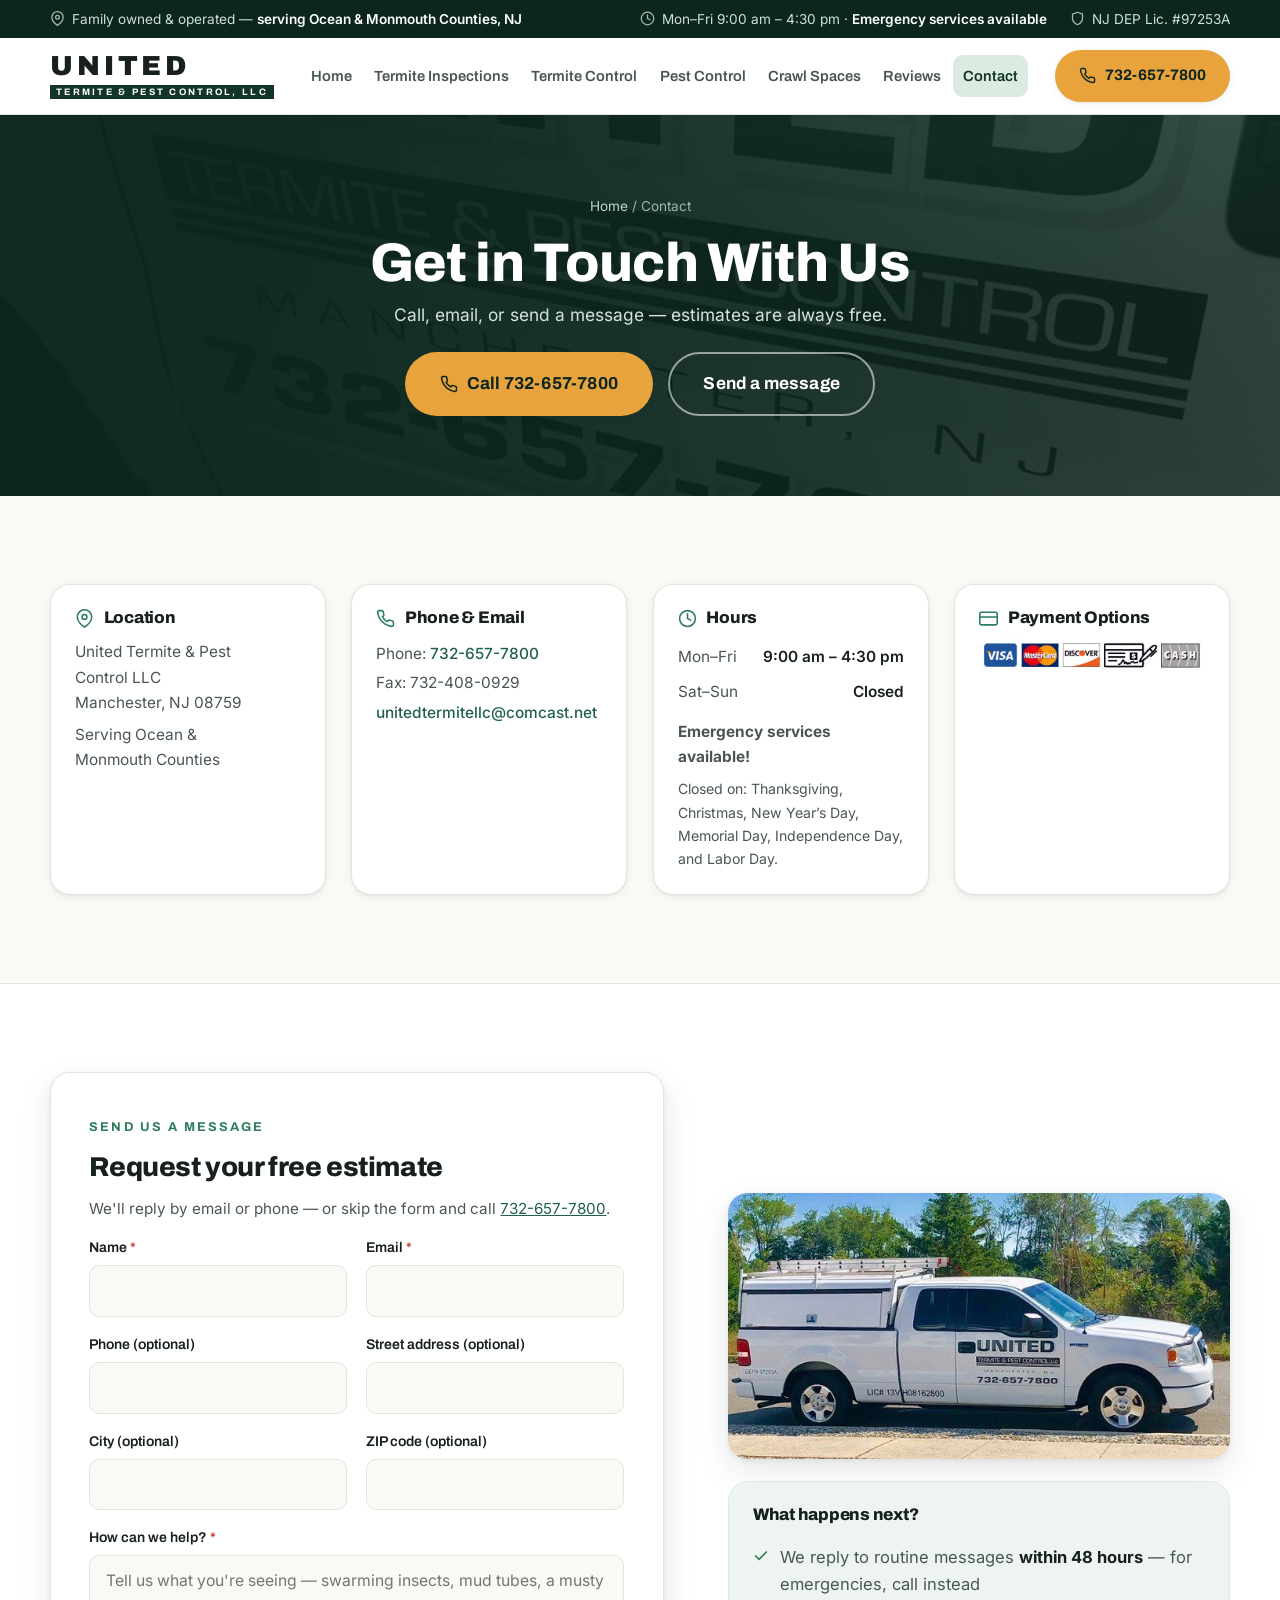
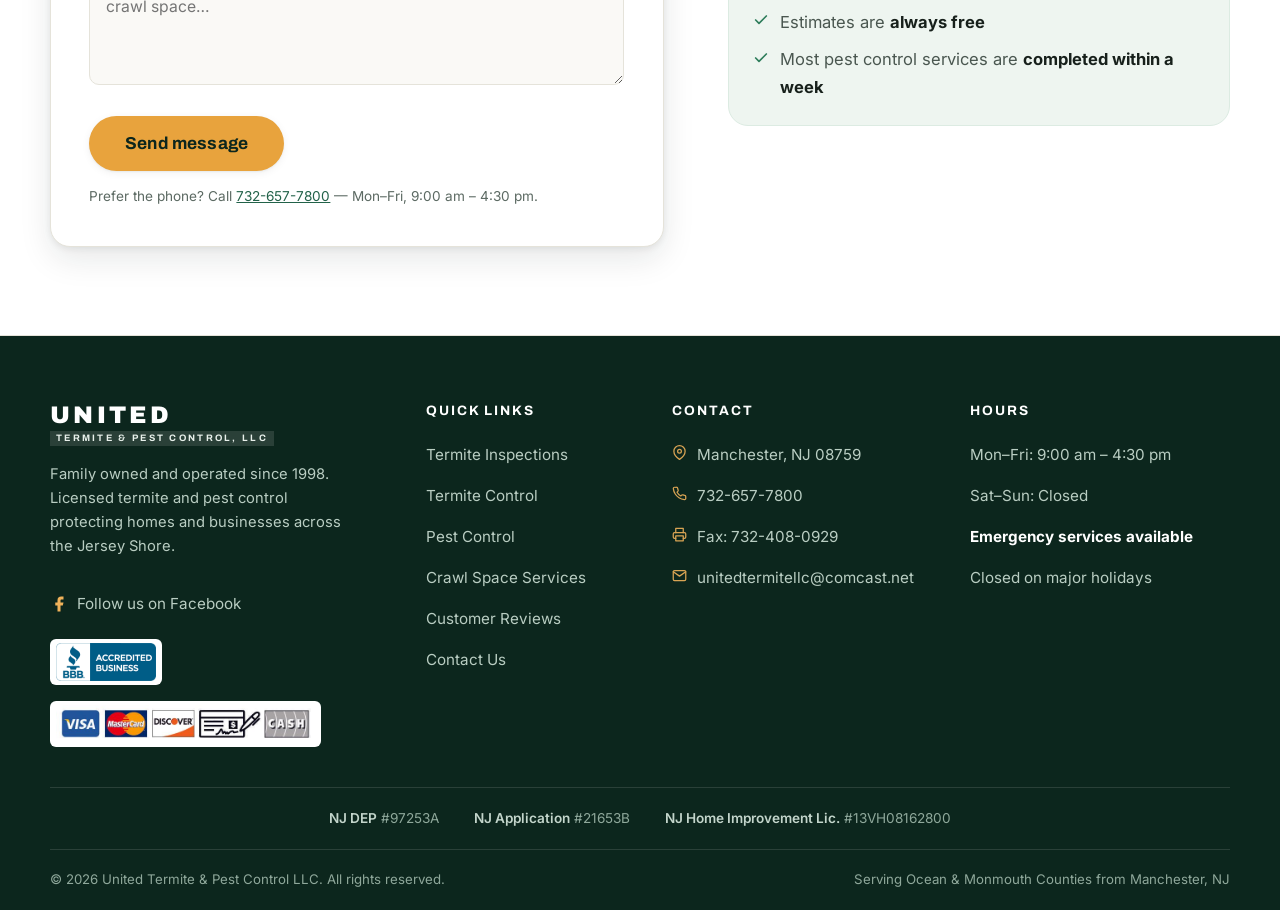
==== contact.html @ 91f745ea "United Termite & Pest Control — rebuilt website Static, dependency-free rebuild of unitedtermitenj.n" ====
<!DOCTYPE html>
<html lang="en">
<head>
  <meta charset="utf-8">
  <meta name="viewport" content="width=device-width, initial-scale=1">
  <meta name="theme-color" content="#0c261d">
  <meta name="twitter:card" content="summary_large_image">
  <title>Contact Us | Manchester, NJ | United Termite &amp; Pest Control LLC</title>
  <meta name="description" content="Contact United Termite &amp; Pest Control LLC in Manchester, NJ. Call 732-657-7800 or send a message for a free estimate. Serving Ocean &amp; Monmouth Counties.">
  <link rel="canonical" href="https://www.unitedtermitenj.net/contact.html">
  <meta property="og:type" content="website">
  <meta property="og:title" content="Contact | United Termite &amp; Pest Control LLC">
  <meta property="og:description" content="Free estimates — call 732-657-7800 or send us a message.">
  <meta property="og:image" content="https://www.unitedtermitenj.net/images/og-card.jpg">
  <meta property="og:url" content="https://www.unitedtermitenj.net/contact.html">
  <link rel="icon" type="image/svg+xml" href="favicon.svg">
  <link rel="apple-touch-icon" href="apple-touch-icon.png">
  <link rel="manifest" href="site.webmanifest">
  <link rel="preload" as="font" type="font/woff2" href="fonts/inter-latin.woff2" crossorigin>
  <link rel="preload" as="font" type="font/woff2" href="fonts/archivo-latin.woff2" crossorigin>
  <link rel="preload" as="image" href="images/contact-hero.jpg" fetchpriority="high">
  <link rel="stylesheet" href="css/styles.css">
  <script type="application/ld+json">
  {
    "@context": "https://schema.org",
    "@type": "ContactPage",
    "mainEntity": {
      "@type": "LocalBusiness",
      "@id": "https://www.unitedtermitenj.net/#business",
      "name": "United Termite & Pest Control LLC",
      "telephone": "+1-732-657-7800",
      "faxNumber": "+1-732-408-0929",
      "email": "unitedtermitellc@comcast.net",
      "address": { "@type": "PostalAddress", "addressLocality": "Manchester", "addressRegion": "NJ", "postalCode": "08759", "addressCountry": "US" },
      "openingHoursSpecification": [{
        "@type": "OpeningHoursSpecification",
        "dayOfWeek": ["Monday", "Tuesday", "Wednesday", "Thursday", "Friday"],
        "opens": "09:00",
        "closes": "16:30"
      }]
    }
  }
  </script>
  <script type="application/ld+json">
  {
    "@context": "https://schema.org",
    "@type": "BreadcrumbList",
    "itemListElement": [
      { "@type": "ListItem", "position": 1, "name": "Home", "item": "https://www.unitedtermitenj.net/" },
      { "@type": "ListItem", "position": 2, "name": "Contact", "item": "https://www.unitedtermitenj.net/contact.html" }
    ]
  }
  </script>
</head>
<body>
  <a class="skip-link" href="#main">Skip to content</a>

  <div class="topbar">
    <div class="container">
      <span class="topbar-item">
        <svg width="15" height="15" viewBox="0 0 24 24" fill="none" stroke="currentColor" stroke-width="2" stroke-linecap="round" stroke-linejoin="round" aria-hidden="true"><path d="M21 10c0 7-9 13-9 13s-9-6-9-13a9 9 0 0 1 18 0z"/><circle cx="12" cy="10" r="3"/></svg>
        <span><span class="topbar-lede">Family owned &amp; operated — </span><strong>serving Ocean &amp; Monmouth Counties, NJ</strong></span>
      </span>
      <div class="topbar-right">
        <span class="topbar-item topbar-hours">
          <svg width="15" height="15" viewBox="0 0 24 24" fill="none" stroke="currentColor" stroke-width="2" stroke-linecap="round" stroke-linejoin="round" aria-hidden="true"><circle cx="12" cy="12" r="10"/><polyline points="12 6 12 12 16 14"/></svg>
          <span>Mon–Fri 9:00 am – 4:30 pm · <strong>Emergency services available</strong></span>
        </span>
        <span class="topbar-item">
          <svg width="15" height="15" viewBox="0 0 24 24" fill="none" stroke="currentColor" stroke-width="2" stroke-linecap="round" stroke-linejoin="round" aria-hidden="true"><path d="M12 22s8-4 8-10V5l-8-3-8 3v7c0 6 8 10 8 10z"/></svg>
          <span>NJ DEP Lic. #97253A</span>
        </span>
      </div>
    </div>
  </div>

  <header class="site-header">
    <div class="container">
      <a class="brand" href="index.html" aria-label="United Termite and Pest Control LLC — home">
        <span class="brand-name">UNITED</span>
        <span class="brand-sub">TERMITE &amp; PEST CONTROL, LLC</span>
      </a>
      <button class="nav-toggle" aria-expanded="false" aria-controls="site-nav">
        <span class="bars"></span>
        <span class="visually-hidden">Menu</span>
      </button>
      <nav class="site-nav" id="site-nav" aria-label="Main navigation">
        <a href="index.html">Home</a>
        <a href="termite-inspections.html">Termite Inspections</a>
        <a href="termite-control.html">Termite Control</a>
        <a href="pest-control.html">Pest Control</a>
        <a href="crawl-space-services.html">Crawl Spaces</a>
        <a href="reviews.html">Reviews</a>
        <a href="contact.html" aria-current="page">Contact</a>
        <a class="nav-call" href="tel:+17326577800">Call 732-657-7800</a>
      </nav>
      <div class="header-cta">
        <a class="btn btn--primary" href="tel:+17326577800">
          <svg width="17" height="17" viewBox="0 0 24 24" fill="none" stroke="currentColor" stroke-width="2" stroke-linecap="round" stroke-linejoin="round" aria-hidden="true"><path d="M22 16.92v3a2 2 0 0 1-2.18 2 19.79 19.79 0 0 1-8.63-3.07 19.5 19.5 0 0 1-6-6 19.79 19.79 0 0 1-3.07-8.67A2 2 0 0 1 4.11 2h3a2 2 0 0 1 2 1.72 12.84 12.84 0 0 0 .7 2.81 2 2 0 0 1-.45 2.11L8.09 9.91a16 16 0 0 0 6 6l1.27-1.27a2 2 0 0 1 2.11-.45 12.84 12.84 0 0 0 2.81.7A2 2 0 0 1 22 16.92z"/></svg>
          732-657-7800
        </a>
      </div>
    </div>
  </header>

  <main id="main">

    <section class="page-hero page-hero--contact">
      <div class="container">
        <nav class="breadcrumbs" aria-label="Breadcrumb"><a href="index.html">Home</a> / Contact</nav>
        <h1>Get in Touch With Us</h1>
        <p class="page-hero-sub">Call, email, or send a message — estimates are always free.</p>
        <div class="hero-ctas">
          <a class="btn btn--primary btn--lg" href="tel:+17326577800">
            <svg width="18" height="18" viewBox="0 0 24 24" fill="none" stroke="currentColor" stroke-width="2" stroke-linecap="round" stroke-linejoin="round" aria-hidden="true"><path d="M22 16.92v3a2 2 0 0 1-2.18 2 19.79 19.79 0 0 1-8.63-3.07 19.5 19.5 0 0 1-6-6 19.79 19.79 0 0 1-3.07-8.67A2 2 0 0 1 4.11 2h3a2 2 0 0 1 2 1.72 12.84 12.84 0 0 0 .7 2.81 2 2 0 0 1-.45 2.11L8.09 9.91a16 16 0 0 0 6 6l1.27-1.27a2 2 0 0 1 2.11-.45 12.84 12.84 0 0 0 2.81.7A2 2 0 0 1 22 16.92z"/></svg>
            Call 732-657-7800
          </a>
          <a class="btn btn--light-outline btn--lg" href="#message">Send a message</a>
        </div>
      </div>
    </section>

    <section class="section">
      <div class="container">
        <h2 class="visually-hidden">Contact information</h2>
        <div class="grid grid--4">
          <div class="info-card reveal">
            <h3>
              <svg width="19" height="19" viewBox="0 0 24 24" fill="none" stroke="currentColor" stroke-width="2" stroke-linecap="round" stroke-linejoin="round" aria-hidden="true"><path d="M21 10c0 7-9 13-9 13s-9-6-9-13a9 9 0 0 1 18 0z"/><circle cx="12" cy="10" r="3"/></svg>
              Location
            </h3>
            <p>United Termite &amp; Pest Control LLC<br>Manchester, NJ 08759</p>
            <p style="margin:0">Serving Ocean &amp; Monmouth Counties</p>
          </div>
          <div class="info-card reveal">
            <h3>
              <svg width="19" height="19" viewBox="0 0 24 24" fill="none" stroke="currentColor" stroke-width="2" stroke-linecap="round" stroke-linejoin="round" aria-hidden="true"><path d="M22 16.92v3a2 2 0 0 1-2.18 2 19.79 19.79 0 0 1-8.63-3.07 19.5 19.5 0 0 1-6-6 19.79 19.79 0 0 1-3.07-8.67A2 2 0 0 1 4.11 2h3a2 2 0 0 1 2 1.72 12.84 12.84 0 0 0 .7 2.81 2 2 0 0 1-.45 2.11L8.09 9.91a16 16 0 0 0 6 6l1.27-1.27a2 2 0 0 1 2.11-.45 12.84 12.84 0 0 0 2.81.7A2 2 0 0 1 22 16.92z"/></svg>
              Phone &amp; Email
            </h3>
            <ul>
              <li>Phone: <a href="tel:+17326577800">732-657-7800</a></li>
              <li>Fax: 732-408-0929</li>
              <li><a href="mailto:unitedtermitellc@comcast.net">unitedtermitellc@comcast.net</a></li>
            </ul>
          </div>
          <div class="info-card reveal">
            <h3>
              <svg width="19" height="19" viewBox="0 0 24 24" fill="none" stroke="currentColor" stroke-width="2" stroke-linecap="round" stroke-linejoin="round" aria-hidden="true"><circle cx="12" cy="12" r="10"/><polyline points="12 6 12 12 16 14"/></svg>
              Hours
            </h3>
            <table class="hours-table">
              <tr><th scope="row">Mon–Fri</th><td>9:00 am – 4:30 pm</td></tr>
              <tr><th scope="row">Sat–Sun</th><td>Closed</td></tr>
            </table>
            <p style="margin:0.6rem 0 0"><strong>Emergency services available!</strong></p>
            <p style="margin:0.5rem 0 0; font-size:0.88rem">Closed on: Thanksgiving, Christmas, New Year’s Day, Memorial Day, Independence Day, and Labor Day.</p>
          </div>
          <div class="info-card reveal">
            <h3>
              <svg width="19" height="19" viewBox="0 0 24 24" fill="none" stroke="currentColor" stroke-width="2" stroke-linecap="round" stroke-linejoin="round" aria-hidden="true"><rect x="1" y="4" width="22" height="16" rx="2"/><line x1="1" y1="10" x2="23" y2="10"/></svg>
              Payment Options
            </h3>
            <img src="images/payment-options.jpg" alt="Accepted payment methods including major credit cards" style="border-radius:8px" width="626" height="92" decoding="async">
            
          </div>
        </div>
      </div>
    </section>

    <section class="section section--alt" id="message">
      <div class="container split">
        <div class="form-panel reveal">
          <span class="kicker">Send us a message</span>
          <h2 style="font-size:1.7rem">Request your free estimate</h2>
          <p style="color:var(--ink-soft); font-size:0.95rem">We'll reply by email or phone — or skip the form and call <a href="tel:+17326577800">732-657-7800</a>.</p>
          <form name="estimate" method="POST" data-netlify="true" netlify-honeypot="company-website" action="/thank-you.html">
            <input type="hidden" name="form-name" value="estimate">
            <p hidden aria-hidden="true"><label>Leave this field empty <input name="company-website" tabindex="-1" autocomplete="off"></label></p>
            <div class="form-grid">
              <div class="form-field">
                <label for="f-name">Name <span class="req" aria-hidden="true">*</span></label>
                <input id="f-name" name="name" type="text" autocomplete="name" required>
              </div>
              <div class="form-field">
                <label for="f-email">Email <span class="req" aria-hidden="true">*</span></label>
                <input id="f-email" name="email" type="email" autocomplete="email" required>
              </div>
              <div class="form-field">
                <label for="f-phone">Phone (optional)</label>
                <input id="f-phone" name="phone" type="tel" autocomplete="tel">
              </div>
              <div class="form-field">
                <label for="f-address">Street address (optional)</label>
                <input id="f-address" name="address" type="text" autocomplete="street-address">
              </div>
              <div class="form-field">
                <label for="f-city">City (optional)</label>
                <input id="f-city" name="city" type="text" autocomplete="address-level2">
              </div>
              <div class="form-field">
                <label for="f-zip">ZIP code (optional)</label>
                <input id="f-zip" name="zip" type="text" inputmode="numeric" autocomplete="postal-code">
              </div>
              <div class="form-field form-field--full">
                <label for="f-message">How can we help? <span class="req" aria-hidden="true">*</span></label>
                <textarea id="f-message" name="message" required maxlength="1000" placeholder="Tell us what you're seeing — swarming insects, mud tubes, a musty crawl space…"></textarea>
              </div>
            </div>
            <div style="margin-top:1.4rem">
              <button class="btn btn--primary btn--lg" type="submit">Send message</button>
            </div>
            <p class="form-status" role="status"></p>
            <p class="form-note">Prefer the phone? Call <a href="tel:+17326577800">732-657-7800</a> — Mon–Fri, 9:00 am – 4:30 pm.</p>
            
          </form>
        </div>
        <div class="reveal">
          <div class="split-media" style="margin-bottom:1.4rem">
            <img src="images/truck.jpg" alt="United Termite &amp; Pest Control service truck" loading="lazy" width="640" height="338" decoding="async">
          </div>
          <div class="callout">
            <h3 style="font-size:1.05rem">What happens next?</h3>
            <ul class="checklist" style="margin-bottom:0">
              <li><svg width="16" height="16" viewBox="0 0 24 24" fill="none" stroke="currentColor" stroke-width="2.5" stroke-linecap="round" stroke-linejoin="round" aria-hidden="true"><polyline points="20 6 9 17 4 12"/></svg><span>We reply to routine messages <strong>within 48 hours</strong> — for emergencies, call instead</span></li>
              <li><svg width="16" height="16" viewBox="0 0 24 24" fill="none" stroke="currentColor" stroke-width="2.5" stroke-linecap="round" stroke-linejoin="round" aria-hidden="true"><polyline points="20 6 9 17 4 12"/></svg><span>Estimates are <strong>always free</strong></span></li>
              <li><svg width="16" height="16" viewBox="0 0 24 24" fill="none" stroke="currentColor" stroke-width="2.5" stroke-linecap="round" stroke-linejoin="round" aria-hidden="true"><polyline points="20 6 9 17 4 12"/></svg><span>Most pest control services are <strong>completed within a week</strong></span></li>
            </ul>
          </div>
        </div>
      </div>
    </section>
  </main>

  <footer class="site-footer">
    <div class="container">
      <div class="footer-main">
        <div class="footer-brand">
          <a class="brand" href="index.html" aria-label="United Termite and Pest Control LLC — home">
            <span class="brand-name">UNITED</span>
            <span class="brand-sub">TERMITE &amp; PEST CONTROL, LLC</span>
          </a>
          <p>Family owned and operated since 1998. Licensed termite and pest control protecting homes and businesses across the Jersey Shore.</p>
          <a class="footer-social" href="https://www.facebook.com/united-termite-pest-control-llc-146600598717512" target="_blank" rel="noopener">
            <svg width="18" height="18" viewBox="0 0 24 24" fill="currentColor" aria-hidden="true"><path d="M18 2h-3a5 5 0 0 0-5 5v3H7v4h3v8h4v-8h3l1-4h-4V7a1 1 0 0 1 1-1h3z"/></svg>
            Follow us on Facebook
          </a>
          <div class="footer-badges">
            <img src="images/bbb.png" alt="BBB Accredited Business" loading="lazy" width="300" height="114" decoding="async">
            <img src="images/payment-options.jpg" alt="Accepted payment methods" loading="lazy" width="626" height="92" decoding="async">
          </div>
        </div>
        <nav class="footer-col" aria-label="Footer links">
          <h3 class="footer-heading">Quick Links</h3>
          <ul>
            <li><a href="termite-inspections.html">Termite Inspections</a></li>
            <li><a href="termite-control.html">Termite Control</a></li>
            <li><a href="pest-control.html">Pest Control</a></li>
            <li><a href="crawl-space-services.html">Crawl Space Services</a></li>
            <li><a href="reviews.html">Customer Reviews</a></li>
            <li><a href="contact.html">Contact Us</a></li>
          </ul>
        </nav>
        <div class="footer-col">
          <h3 class="footer-heading">Contact</h3>
          <ul>
            <li>
              <svg width="15" height="15" viewBox="0 0 24 24" fill="none" stroke="currentColor" stroke-width="2" stroke-linecap="round" stroke-linejoin="round" aria-hidden="true"><path d="M21 10c0 7-9 13-9 13s-9-6-9-13a9 9 0 0 1 18 0z"/><circle cx="12" cy="10" r="3"/></svg>
              <span>Manchester, NJ 08759</span>
            </li>
            <li>
              <svg width="15" height="15" viewBox="0 0 24 24" fill="none" stroke="currentColor" stroke-width="2" stroke-linecap="round" stroke-linejoin="round" aria-hidden="true"><path d="M22 16.92v3a2 2 0 0 1-2.18 2 19.79 19.79 0 0 1-8.63-3.07 19.5 19.5 0 0 1-6-6 19.79 19.79 0 0 1-3.07-8.67A2 2 0 0 1 4.11 2h3a2 2 0 0 1 2 1.72 12.84 12.84 0 0 0 .7 2.81 2 2 0 0 1-.45 2.11L8.09 9.91a16 16 0 0 0 6 6l1.27-1.27a2 2 0 0 1 2.11-.45 12.84 12.84 0 0 0 2.81.7A2 2 0 0 1 22 16.92z"/></svg>
              <a href="tel:+17326577800">732-657-7800</a>
            </li>
            <li>
              <svg width="15" height="15" viewBox="0 0 24 24" fill="none" stroke="currentColor" stroke-width="2" stroke-linecap="round" stroke-linejoin="round" aria-hidden="true"><polyline points="6 9 6 2 18 2 18 9"/><path d="M6 18H4a2 2 0 0 1-2-2v-5a2 2 0 0 1 2-2h16a2 2 0 0 1 2 2v5a2 2 0 0 1-2 2h-2"/><rect x="6" y="14" width="12" height="8"/></svg>
              <span>Fax: 732-408-0929</span>
            </li>
            <li>
              <svg width="15" height="15" viewBox="0 0 24 24" fill="none" stroke="currentColor" stroke-width="2" stroke-linecap="round" stroke-linejoin="round" aria-hidden="true"><path d="M4 4h16c1.1 0 2 .9 2 2v12c0 1.1-.9 2-2 2H4c-1.1 0-2-.9-2-2V6c0-1.1.9-2 2-2z"/><polyline points="22,6 12,13 2,6"/></svg>
              <a href="mailto:unitedtermitellc@comcast.net">unitedtermitellc@comcast.net</a>
            </li>
          </ul>
        </div>
        <div class="footer-col">
          <h3 class="footer-heading">Hours</h3>
          <ul>
            <li><span>Mon–Fri: 9:00 am – 4:30 pm</span></li>
            <li><span>Sat–Sun: Closed</span></li>
            <li><span><strong>Emergency services available</strong></span></li>
            <li><span>Closed on major holidays</span></li>
          </ul>
        </div>
      </div>
      <div class="footer-licenses">
        <span><strong>NJ DEP</strong> #97253A</span>
        <span><strong>NJ Application</strong> #21653B</span>
        <span><strong>NJ Home Improvement Lic.</strong> #13VH08162800</span>
      </div>
      <div class="footer-bottom">
        <span>© <span data-year>2026</span> United Termite &amp; Pest Control LLC. All rights reserved.</span>
        <span>Serving Ocean &amp; Monmouth Counties from Manchester, NJ</span>
      </div>
    </div>
  </footer>

  <a class="call-fab" href="tel:+17326577800">
    <svg width="18" height="18" viewBox="0 0 24 24" fill="none" stroke="currentColor" stroke-width="2" stroke-linecap="round" stroke-linejoin="round" aria-hidden="true"><path d="M22 16.92v3a2 2 0 0 1-2.18 2 19.79 19.79 0 0 1-8.63-3.07 19.5 19.5 0 0 1-6-6 19.79 19.79 0 0 1-3.07-8.67A2 2 0 0 1 4.11 2h3a2 2 0 0 1 2 1.72 12.84 12.84 0 0 0 .7 2.81 2 2 0 0 1-.45 2.11L8.09 9.91a16 16 0 0 0 6 6l1.27-1.27a2 2 0 0 1 2.11-.45 12.84 12.84 0 0 0 2.81.7A2 2 0 0 1 22 16.92z"/></svg>
    Call Now
  </a>

  <script src="js/main.js" defer></script>
</body>
</html>
---- css/styles.css ----
/* ==========================================================================
   United Termite & Pest Control LLC — site stylesheet
   ========================================================================== */

/* Self-hosted latin subsets (variable weights). Keeps first paint on one
   origin, removes the render-blocking Google stylesheet, and sends no
   visitor IP to a third party. Files: fonts/*.woff2 */
@font-face {
  font-family: "Archivo";
  font-style: normal;
  font-weight: 600 900;
  font-display: swap;
  src: url("../fonts/archivo-latin.woff2") format("woff2");
  unicode-range: U+0000-00FF, U+0131, U+0152-0153, U+02BB-02BC, U+02C6, U+02DA, U+02DC, U+0304, U+0308, U+0329, U+2000-206F, U+20AC, U+2122, U+2191, U+2193, U+2212, U+2215, U+FEFF, U+FFFD;
}
@font-face {
  font-family: "Inter";
  font-style: normal;
  font-weight: 400 700;
  font-display: swap;
  src: url("../fonts/inter-latin.woff2") format("woff2");
  unicode-range: U+0000-00FF, U+0131, U+0152-0153, U+02BB-02BC, U+02C6, U+02DA, U+02DC, U+0304, U+0308, U+0329, U+2000-206F, U+20AC, U+2122, U+2191, U+2193, U+2212, U+2215, U+FEFF, U+FFFD;
}

:root {
  --green-950: #0c261d;
  --green-900: #123527;
  --green-800: #1a4a37;
  --green-700: #226249;
  --green-600: #2e7d5b;
  --green-100: #dcebe2;
  --green-50: #eef5f0;
  --amber-400: #f0b25a;
  --amber-500: #e8a33d;
  --amber-600: #cf8a1f;
  --paper: #faf9f6;
  --white: #ffffff;
  --ink: #17201b;
  --ink-soft: #4a5750;
  --ink-faint: #5c6a63;
  --line: #e5e3da;
  --green-75: #e9f1ec;
  --green-150: #d5e4db;
  --green-200: #c3d5cb;
  --green-175: #cfe0d6;
  --green-300: #b9cdc2;
  --green-350: #9db8aa;
  --green-400: #8fa89b;
  --red-600: #c0392b;
  --shadow-sm: 0 1px 2px rgba(18, 33, 26, 0.06), 0 2px 8px rgba(18, 33, 26, 0.06);
  --shadow-md: 0 2px 6px rgba(18, 33, 26, 0.07), 0 12px 32px rgba(18, 33, 26, 0.10);
  --shadow-lg: 0 4px 10px rgba(18, 33, 26, 0.08), 0 24px 56px rgba(18, 33, 26, 0.14);
  --radius-sm: 10px;
  --radius: 14px;
  --radius-lg: 20px;
  --pad-card: 1.5rem;
  --font-display: "Archivo", "Segoe UI", system-ui, sans-serif;
  --font-body: "Inter", "Segoe UI", system-ui, sans-serif;
  --header-h: 76px;
}

/* --------------------------------------------------------------------------
   Reset / base
   -------------------------------------------------------------------------- */

*,
*::before,
*::after { box-sizing: border-box; }

html {
  color-scheme: light;
  scroll-behavior: smooth;
  -webkit-text-size-adjust: 100%;
}

/* Anchor targets scroll clear of the sticky header */
[id] { scroll-margin-top: calc(var(--header-h) + 12px); }

body {
  margin: 0;
  font-family: var(--font-body);
  font-size: 16.5px;
  line-height: 1.65;
  color: var(--ink);
  background: var(--paper);
}

img { max-width: 100%; height: auto; display: block; }

h1, h2, h3, h4 {
  font-family: var(--font-display);
  line-height: 1.12;
  margin: 0 0 0.5em;
  color: var(--ink);
  font-weight: 800;
  letter-spacing: -0.015em;
  text-wrap: balance;
}

h1 { font-size: clamp(2.2rem, 4.6vw, 3.4rem); }
h2 { font-size: clamp(1.7rem, 3.2vw, 2.4rem); }
h3 { font-size: 1.25rem; }

p { margin: 0 0 1em; text-wrap: pretty; }

a { color: var(--green-700); }
a:hover { color: var(--green-600); }

ul { padding-left: 1.2em; }

.container {
  width: min(1180px, 100% - 2.5rem);
  margin-inline: auto;
}

.section { padding-block: clamp(3.2rem, 7vw, 5.5rem); }
.section--tight { padding-block: clamp(2.4rem, 5vw, 3.6rem); }
.section--alt { background: var(--white); border-block: 1px solid var(--line); }
.section--green { background: var(--green-900); color: var(--green-75); }
.section--green h2, .section--green h3 { color: #ffffff; }

.center { text-align: center; }

.lede {
  font-size: 1.13rem;
  color: var(--ink-soft);
  max-width: 62ch;
}
.center .lede { margin-inline: auto; }

.kicker {
  display: inline-block;
  font-family: var(--font-display);
  font-size: 0.8rem;
  font-weight: 700;
  letter-spacing: 0.16em;
  text-transform: uppercase;
  color: var(--green-600);
  margin-bottom: 0.9rem;
}
/* On the dark bands the default green kicker only reaches 3.2:1 — amber
   clears AA at this 13px size. */
.section--green .kicker,
.cta-band .kicker { color: var(--amber-400); }

/* Accessibility helpers */
.skip-link {
  position: absolute;
  left: -999px;
  top: 0;
  background: var(--green-900);
  color: #fff;
  padding: 0.7rem 1.2rem;
  z-index: 200;
  border-radius: 0 0 10px 0;
}
.skip-link:focus { left: 0; color: #fff; }

/* Amber alone is ~2:1 on the light surfaces. Pairing it with a dark halo
   keeps the ring above 3:1 on both the light pages and the dark bands. */
:focus-visible {
  outline: 3px solid var(--amber-500);
  outline-offset: 2px;
  box-shadow: 0 0 0 6px rgba(12, 38, 29, 0.55);
}

.visually-hidden {
  position: absolute !important;
  width: 1px; height: 1px;
  margin: -1px; padding: 0;
  overflow: hidden;
  clip: rect(0 0 0 0);
  white-space: nowrap; border: 0;
}

/* --------------------------------------------------------------------------
   Buttons
   -------------------------------------------------------------------------- */

.btn {
  display: inline-flex;
  align-items: center;
  justify-content: center;
  gap: 0.55rem;
  font-family: var(--font-display);
  font-weight: 700;
  font-size: 1rem;
  letter-spacing: 0.01em;
  text-decoration: none;
  border-radius: 999px;
  padding: 0.85rem 1.7rem;
  border: 2px solid transparent;
  cursor: pointer;
  transition: transform 0.15s ease, box-shadow 0.15s ease, background-color 0.15s ease, color 0.15s ease;
  white-space: nowrap;
  /* If a label ever wraps (narrow screens below), both lines stay centred
     rather than ragging left inside the pill. */
  text-align: center;
}
.btn:hover { transform: translateY(-1px); }
.btn:active { transform: translateY(0); }
.btn svg { flex: none; }

.btn--primary {
  background: var(--amber-500);
  color: var(--green-950);
  box-shadow: var(--shadow-sm);
}
.btn--primary:hover { background: var(--amber-400); color: var(--green-950); box-shadow: var(--shadow-md); }

.btn--outline {
  border-color: var(--green-900);
  color: var(--green-900);
  background: transparent;
}
.btn--outline:hover { background: var(--green-900); color: #fff; }

.btn--light-outline {
  border-color: rgba(255, 255, 255, 0.55);
  color: #fff;
  background: transparent;
}
.btn--light-outline:hover { border-color: #fff; background: rgba(255, 255, 255, 0.08); color: #fff; }

.btn--lg { padding: 1rem 2.1rem; font-size: 1.08rem; }

@media (max-width: 400px) {
  /* Allow wrapping as a last resort (WCAG 1.4.10 reflow), but trim the
     generous padding first so most labels still fit on one line. */
  .btn { white-space: normal; }
  .btn--lg { padding: 0.95rem 1.25rem; font-size: 1rem; }
}

/* --------------------------------------------------------------------------
   Top bar
   -------------------------------------------------------------------------- */

.topbar {
  background: var(--green-950);
  color: var(--green-175);
  font-size: 0.85rem;
}
.topbar .container {
  display: flex;
  align-items: center;
  justify-content: space-between;
  gap: 1rem;
  min-height: 38px;
  flex-wrap: wrap;
  padding-block: 0.3rem;
}
.topbar strong { color: #fff; font-weight: 600; }
.topbar-item {
  display: inline-flex;
  align-items: center;
  gap: 0.45rem;
}
.topbar-item svg { flex: none; opacity: 0.8; }
.topbar-right { display: flex; gap: 1.4rem; flex-wrap: wrap; }

@media (max-width: 720px) {
  .topbar-right .topbar-hours { display: none; }
}
@media (max-width: 560px) {
  .topbar-right { display: none; }
  /* Keep the utility bar to a single line on phones: the service
     area is the useful half, and 'family owned' repeats in the footer. */
  .topbar-lede { display: none; }
}

/* --------------------------------------------------------------------------
   Header / nav
   -------------------------------------------------------------------------- */

.site-header {
  position: sticky;
  top: 0;
  z-index: 100;
  background: rgba(255, 255, 255, 0.92);
  -webkit-backdrop-filter: blur(10px);
  backdrop-filter: blur(10px);
  border-bottom: 1px solid var(--line);
  transition: box-shadow 0.2s ease;
}
.site-header.is-stuck { box-shadow: var(--shadow-sm); }

.site-header .container {
  display: flex;
  align-items: center;
  justify-content: space-between;
  gap: 1.2rem;
  min-height: var(--header-h);
}

.brand {
  display: inline-flex;
  flex-direction: column;
  text-decoration: none;
  line-height: 1;
  gap: 4px;
  flex: none;
}
.brand-name {
  font-family: var(--font-display);
  font-weight: 900;
  font-size: 1.72rem;
  letter-spacing: 0.14em;
  color: var(--ink);
}
.brand-sub {
  font-family: var(--font-display);
  font-size: 0.585rem;
  font-weight: 700;
  letter-spacing: 0.245em;
  color: #fff;
  background: var(--green-900);
  padding: 3px 6px 2px;
  text-align: center;
}

.site-nav { display: flex; align-items: center; gap: 0.15rem; }
.site-nav a {
  font-family: var(--font-display);
  /* Never let a label break into a ragged two-line block: the row must stay
     one line tall. Sizing below is what keeps all seven links inside the
     1180px container — see the 1199px breakpoint that collapses the nav. */
  white-space: nowrap;
  font-size: 0.92rem;
  font-weight: 600;
  color: var(--ink-soft);
  text-decoration: none;
  padding: 0.55rem 0.62rem;
  border-radius: var(--radius-sm);
  transition: color 0.15s ease, background-color 0.15s ease;
}
.site-nav a:hover { color: var(--green-900); background: var(--green-50); }
/* The in-menu call link only exists for the mobile menu; the desktop
   header already has the amber phone button beside the nav. */
.site-nav .nav-call { display: none; }
.site-nav a[aria-current="page"] { color: var(--green-900); background: var(--green-100); }

.header-cta { flex: none; }
.header-cta .btn { padding: 0.7rem 1.35rem; font-size: 0.95rem; }

.nav-toggle {
  display: none;
  /* 44px box: the menu button is the primary navigation control on
     touch devices, so it gets a full-size target, not just its 2px bars. */
  align-items: center;
  justify-content: center;
  min-width: 44px;
  min-height: 44px;
  background: none;
  border: 0;
  padding: 0.6rem;
  cursor: pointer;
  border-radius: var(--radius-sm);
  color: var(--ink);
}
.nav-toggle:hover { background: var(--green-50); }
.nav-toggle .bars {
  display: block;
  width: 26px; height: 2.5px;
  border-radius: 3px;
  background: currentColor;
  position: relative;
  transition: background-color 0.15s ease;
}
.nav-toggle .bars::before,
.nav-toggle .bars::after {
  content: "";
  position: absolute;
  left: 0;
  width: 26px; height: 2.5px;
  border-radius: 3px;
  background: currentColor;
  transition: transform 0.2s ease, top 0.2s ease;
}
.nav-toggle .bars::before { top: -8px; }
.nav-toggle .bars::after { top: 8px; }
.nav-toggle[aria-expanded="true"] .bars { background: transparent; }
.nav-toggle[aria-expanded="true"] .bars::before { top: 0; transform: rotate(45deg); }
.nav-toggle[aria-expanded="true"] .bars::after { top: 0; transform: rotate(-45deg); }

/* The seven-link row needs ~1155px beside the logo and phone button, so the
   menu collapses below 1200px rather than letting labels wrap or collide. */
@media (max-width: 1199px) {
  .nav-toggle { display: inline-flex; }
  .site-nav {
    position: absolute;
    /* A landscape phone or 200% zoom leaves less height than the panel
       needs; without this the last links sit below the fold unreachably. */
    max-height: calc(100vh - var(--header-h) - 2.5rem);
    max-height: calc(100dvh - var(--header-h) - 2.5rem);
    overflow-y: auto;
    overscroll-behavior: contain;
    top: 100%;
    left: 0; right: 0;
    flex-direction: column;
    align-items: stretch;
    gap: 0.15rem;
    background: var(--white);
    border-bottom: 1px solid var(--line);
    box-shadow: var(--shadow-md);
    padding: 0.8rem 1.25rem 1.1rem;
    display: none;
  }
  .site-nav.is-open { display: flex; }
  /* Scrim: separates the open panel from the page beneath it, so the menu's
     call button is not read as a duplicate of the hero button behind it. */
  body.nav-open::after {
    content: "";
    position: fixed;
    inset: 0;
    z-index: 90;
    background: rgba(12, 38, 29, 0.5);
  }
  .site-nav a { padding: 0.8rem 0.9rem; font-size: 1.02rem; }
  .site-nav .nav-call {
    display: block;
    margin-top: 0.5rem;
    background: var(--amber-500);
    color: var(--green-950);
    text-align: center;
    font-weight: 700;
    border-radius: 999px;
  }
  .site-nav .nav-call:hover { background: var(--amber-400); color: var(--green-950); }
}

/* Without scripting the toggle can never fire, so the panel becomes a
   plain stacked list instead of staying permanently hidden. */
@media (max-width: 1199px) and (scripting: none) {
  .nav-toggle { display: none; }
  .site-nav {
    position: static;
    display: flex;
    max-height: none;
    box-shadow: none;
    border-bottom: 0;
    padding: 0 0 0.9rem;
  }
}

/* Mobile floating call button */
.call-fab {
  display: none;
  position: fixed;
  right: 1rem;
  bottom: 1rem;
  z-index: 90;
  align-items: center;
  gap: 0.5rem;
  background: var(--amber-500);
  color: var(--green-950);
  font-family: var(--font-display);
  font-weight: 800;
  text-decoration: none;
  padding: 0.9rem 1.4rem;
  border-radius: 999px;
  box-shadow: var(--shadow-lg);
  transition: opacity 0.2s ease, transform 0.2s ease, visibility 0.2s ease;
}
/* Hidden while the hero's own call button is on screen, so it neither
   duplicates that button nor covers the copy beside it (main.js). */
.call-fab.is-hidden {
  opacity: 0;
  visibility: hidden;
  transform: translateY(10px);
  pointer-events: none;
}
/* Below ~380px the logo lockup and menu button no longer fit side by side,
   so the wordmark steps down a size instead of forcing a horizontal scroll. */
@media (max-width: 380px) {
  .site-header .container { gap: 0.6rem; }
  .brand-name { font-size: 1.45rem; }
  .brand-sub { font-size: 0.5rem; letter-spacing: 0.18em; }
}

@media (max-width: 720px) {
  .call-fab { display: inline-flex; }
  /* Phone stays in the header at tablet sizes; below this the floating
     button takes over and the header only needs logo + menu. */
  .header-cta { display: none; }
  body { padding-bottom: 4.5rem; }
}

/* --------------------------------------------------------------------------
   Home hero
   -------------------------------------------------------------------------- */

.hero {
  background:
    radial-gradient(1200px 500px at 85% -10%, rgba(46, 125, 91, 0.10), transparent 60%),
    var(--paper);
  overflow: hidden;
}
.hero .container {
  display: grid;
  grid-template-columns: 1.05fr 0.95fr;
  gap: clamp(2rem, 5vw, 4.5rem);
  align-items: center;
  padding-block: clamp(3rem, 6.5vw, 5.5rem);
}

.hero h1 { margin-bottom: 0.55em; }
.hero h1 .accent { color: var(--green-700); }

.hero-sub {
  font-size: 1.15rem;
  color: var(--ink-soft);
  max-width: 54ch;
  margin-bottom: 1.6rem;
}

.hero-ctas { display: flex; gap: 0.9rem; flex-wrap: wrap; margin-bottom: 1.8rem; }

.hero-points {
  display: flex;
  flex-wrap: wrap;
  gap: 0.5rem 1.3rem;
  padding: 0;
  margin: 0;
  list-style: none;
  color: var(--ink-soft);
  font-size: 0.95rem;
  font-weight: 500;
}
.hero-points li { display: inline-flex; align-items: center; gap: 0.45rem; }
.hero-points svg { color: var(--green-600); flex: none; }

.hero-media { position: relative; }
.hero-photo {
  border-radius: var(--radius-lg);
  box-shadow: var(--shadow-lg);
  width: 100%;
  height: auto;
}
.hero-badge {
  position: absolute;
  left: -1.2rem;
  bottom: -1.4rem;
  background: var(--green-900);
  color: #fff;
  border-radius: var(--radius);
  padding: 1rem 1.3rem;
  box-shadow: var(--shadow-lg);
  display: flex;
  align-items: center;
  gap: 0.9rem;
}
.hero-badge .num {
  font-family: var(--font-display);
  font-size: 2rem;
  font-weight: 900;
  color: var(--amber-400);
  line-height: 1;
}
.hero-badge .lbl { font-size: 0.83rem; line-height: 1.35; color: var(--green-150); }

@media (max-width: 900px) {
  .hero .container { grid-template-columns: 1fr; }
  .hero-media { max-width: 560px; }
  .hero-badge { left: 1rem; bottom: -1.2rem; }
}

/* --------------------------------------------------------------------------
   Trust bar / credentials
   -------------------------------------------------------------------------- */

.trustbar { background: var(--white); border-block: 1px solid var(--line); }
.trustbar .container {
  display: flex;
  align-items: center;
  justify-content: center;
  gap: 2rem;
  flex-wrap: wrap;
  padding-block: 1.4rem;
}
.trustbar img { max-height: 74px; width: auto; }

/* --------------------------------------------------------------------------
   Cards / services
   -------------------------------------------------------------------------- */

.grid {
  display: grid;
  gap: 1.6rem;
}
/* One rhythm for every centred intro followed by its grid. */
.grid-below-intro { margin-top: 2.2rem; }
.grid--2 { grid-template-columns: repeat(2, 1fr); }
.grid--3 { grid-template-columns: repeat(3, 1fr); }
.grid--4 { grid-template-columns: repeat(4, 1fr); }

@media (max-width: 980px) {
  .grid--4 { grid-template-columns: repeat(2, 1fr); }
  .grid--3 { grid-template-columns: repeat(2, 1fr); }
}
@media (max-width: 640px) {
  .grid--2, .grid--3, .grid--4 { grid-template-columns: 1fr; }
}

.card {
  background: var(--white);
  border: 1px solid var(--line);
  border-radius: var(--radius-lg);
  overflow: hidden;
  box-shadow: var(--shadow-sm);
  display: flex;
  flex-direction: column;
  transition: transform 0.2s ease, box-shadow 0.2s ease;
}
a.card { text-decoration: none; color: inherit; }
.card:hover { transform: translateY(-4px); box-shadow: var(--shadow-md); }

.card-media { aspect-ratio: 16 / 10; overflow: hidden; }
.card-media img { width: 100%; height: 100%; object-fit: cover; transition: transform 0.35s ease; }
.card:hover .card-media img { transform: scale(1.04); }

.card-body { padding: var(--pad-card); display: flex; flex-direction: column; gap: 0.3rem; flex: 1; }
.card-body h3 { margin-bottom: 0.2rem; }
.card-body p { color: var(--ink-soft); font-size: 0.98rem; margin-bottom: 0.9rem; }
.card-link {
  margin-top: auto;
  font-family: var(--font-display);
  font-weight: 700;
  font-size: 0.95rem;
  color: var(--green-700);
  display: inline-flex;
  align-items: center;
  gap: 0.4rem;
}
.card:hover .card-link { color: var(--green-600); }
.card:hover .card-link svg { transform: translateX(3px); }
.card-link svg { transition: transform 0.2s ease; }

/* Feature list items (why choose us) */
.feature {
  display: flex;
  gap: 1rem;
  align-items: flex-start;
}
.feature-icon {
  flex: none;
  width: 46px; height: 46px;
  border-radius: var(--radius-sm);
  background: var(--green-100);
  color: var(--green-800);
  display: grid;
  place-items: center;
}
.feature h3 { font-size: 1.08rem; margin-bottom: 0.25rem; }
.feature p { color: var(--ink-soft); font-size: 0.96rem; margin: 0; }

/* Stats */
.stats {
  display: grid;
  grid-template-columns: repeat(4, 1fr);
  gap: 1.2rem;
  text-align: center;
}
.stat .num {
  font-family: var(--font-display);
  font-weight: 900;
  font-size: clamp(2rem, 4vw, 2.9rem);
  color: var(--amber-400);
  line-height: 1.05;
}
.stat .lbl { color: var(--green-200); font-size: 0.92rem; margin-top: 0.3rem; }
@media (max-width: 720px) {
  .stats { grid-template-columns: repeat(2, 1fr); }
}

/* Process steps */
.steps { counter-reset: step; }
.step { position: relative; padding: var(--pad-card); }
.step::before {
  counter-increment: step;
  content: counter(step, decimal-leading-zero);
  font-family: var(--font-display);
  font-weight: 900;
  font-size: 2.6rem;
  color: var(--green-100);
  line-height: 1;
  display: block;
  margin-bottom: 0.6rem;
}
.step h3 { font-size: 1.12rem; }
.step p { color: var(--ink-soft); font-size: 0.96rem; margin: 0; }

/* --------------------------------------------------------------------------
   Reviews
   -------------------------------------------------------------------------- */

.stars { display: inline-flex; gap: 3px; color: var(--amber-500); }
.stars svg { width: 18px; height: 18px; }

.review-card {
  background: var(--white);
  border: 1px solid var(--line);
  border-radius: var(--radius-lg);
  padding: var(--pad-card);
  box-shadow: var(--shadow-sm);
  display: flex;
  flex-direction: column;
  gap: 0.9rem;
}
.review-card blockquote {
  margin: 0;
  color: var(--ink-soft);
  font-size: 0.99rem;
}
.review-card .attribution {
  margin-top: auto;
  font-family: var(--font-display);
  font-weight: 700;
  font-size: 0.93rem;
  color: var(--ink);
}
.review-card .attribution span { display: block; font-weight: 500; color: var(--ink-faint); font-size: 0.85rem; }

/* --------------------------------------------------------------------------
   CTA band
   -------------------------------------------------------------------------- */

/* The gradient covers 78-96% of this band, so the photo is nearly invisible
   yet cost 227KB on every page. Only pages already loading that file opt in. */
.cta-band {
  background-color: var(--green-950);
  background-image:
    linear-gradient(100deg, rgba(12, 38, 29, 0.96) 35%, rgba(12, 38, 29, 0.78)),
    var(--cta-img, none);
  background-size: cover;
  background-position: center;
  background-repeat: no-repeat;
  color: var(--green-75);
}
.cta-band .container {
  padding-block: clamp(3rem, 6vw, 4.5rem);
  display: flex;
  align-items: center;
  justify-content: space-between;
  gap: 2rem;
  flex-wrap: wrap;
}
.cta-band h2 { color: #fff; margin-bottom: 0.35rem; }
.cta-band p { margin: 0; color: var(--green-200); max-width: 52ch; }
.cta-actions { display: flex; gap: 0.9rem; flex-wrap: wrap; }

/* --------------------------------------------------------------------------
   Page hero (interior pages)
   -------------------------------------------------------------------------- */

/* Hero and CTA photos live here (not in inline styles) because url()
   inside a custom property resolves against this stylesheet — which keeps
   them correct whether the site is served from a domain root or a subfolder. */
.page-hero--termites   { --hero-img: url("../images/termites-macro.jpg"); }
.page-hero--injection  { --hero-img: url("../images/treatment-injection.jpg"); }
.page-hero--baseboard  { --hero-img: url("../images/treatment-baseboard.jpg"); }
.page-hero--contact    { --hero-img: url("../images/contact-hero.jpg"); }
.cta-band--photo       { --cta-img:  url("../images/treatment-injection.jpg"); }

.page-hero {
  position: relative;
  background:
    radial-gradient(900px 420px at 82% -25%, rgba(46, 125, 91, 0.5), transparent 62%),
    var(--green-950);
  color: #fff;
  overflow: hidden;
}
.page-hero::before {
  content: "";
  position: absolute;
  inset: 0;
  background-image: var(--hero-img);
  background-size: cover;
  background-position: center;
  opacity: 0.32;
}
.page-hero::after {
  content: "";
  position: absolute;
  inset: 0;
  background: linear-gradient(95deg, rgba(12, 38, 29, 0.92) 20%, rgba(12, 38, 29, 0.45));
}
.page-hero .container {
  position: relative;
  z-index: 1;
  padding-block: clamp(3.2rem, 6.5vw, 5rem);
  max-width: 820px;
  margin-inline: auto;
  text-align: center;
}
.page-hero h1 { color: #fff; margin-bottom: 0.4rem; }
.page-hero .page-hero-sub {
  color: var(--green-150);
  font-size: 1.08rem;
  margin: 0 auto 1.4rem;
  max-width: 60ch;
}
.page-hero .hero-ctas { justify-content: center; margin-bottom: 0; }

.breadcrumbs {
  font-size: 0.85rem;
  color: var(--green-350);
  margin-bottom: 1rem;
}
.breadcrumbs a { color: var(--green-200); text-decoration: none; }
.breadcrumbs a:hover { color: #fff; }

/* --------------------------------------------------------------------------
   Content layouts
   -------------------------------------------------------------------------- */

.split {
  display: grid;
  grid-template-columns: 1.1fr 0.9fr;
  gap: clamp(2rem, 5vw, 4rem);
  align-items: center;
}
.split--reverse { grid-template-columns: 0.9fr 1.1fr; }
/* The company's own job photos are 320-370px originals. Cap their
   display width so they render near 1:1 instead of soft and upscaled. */
.split-media img {
  border-radius: var(--radius-lg);
  box-shadow: var(--shadow-md);
  width: 100%;
}
/* The company's own job photos are 320-370px originals: hold them at their
   intrinsic width (this must outrank the 100% above) rather than upscaling. */
.split-media .photo--native,
.photo--native { width: auto; max-width: min(100%, 330px); margin-inline: auto; }
@media (max-width: 860px) {
  .split, .split--reverse { grid-template-columns: 1fr; }
  .split-media { order: -1; max-width: 560px; }
}

/* Checklist */
.checklist {
  list-style: none;
  padding: 0;
  margin: 1.2rem 0;
  display: grid;
  gap: 0.65rem;
}
.checklist--2col { grid-template-columns: repeat(2, 1fr); gap: 0.65rem 1.6rem; }
.checklist li {
  display: flex;
  gap: 0.7rem;
  align-items: flex-start;
  color: var(--ink-soft);
}
.checklist li svg { flex: none; color: var(--green-600); margin-top: 0.22em; }
.checklist li strong { color: var(--ink); }
@media (max-width: 640px) {
  .checklist--2col { grid-template-columns: 1fr; }
}

/* Highlight / callout cards */
.callout {
  background: var(--green-50);
  border: 1px solid var(--green-100);
  border-radius: var(--radius-lg);
  padding: var(--pad-card);
}
.callout--phone {
  background: var(--green-900);
  border: 0;
  color: var(--green-150);
  text-align: center;
}
.callout--phone .callout-title {
  font-family: var(--font-display);
  font-weight: 800;
  font-size: 1.25rem;
  color: #fff;
  margin-bottom: 0.2rem;
}
.callout--phone .phone-big {
  font-family: var(--font-display);
  font-weight: 900;
  font-size: 1.9rem;
  color: var(--amber-400);
  text-decoration: none;
  display: inline-block;
  margin: 0.3rem 0 0.5rem;
}
.callout--phone .phone-big:hover { color: var(--amber-500); }
.callout--phone p { font-size: 0.92rem; margin: 0; }

/* FAQ accordion */
.faq { border: 1px solid var(--line); border-radius: var(--radius-lg); background: var(--white); overflow: hidden; }
.faq details { border-bottom: 1px solid var(--line); }
.faq details:last-child { border-bottom: 0; }
.faq summary {
  list-style: none;
  cursor: pointer;
  display: flex;
  align-items: center;
  justify-content: space-between;
  gap: 1rem;
  padding: 1.15rem 1.5rem;
  font-family: var(--font-display);
  font-weight: 700;
  font-size: 1.05rem;
}
.faq summary:hover { background: var(--green-50); }
.faq summary::-webkit-details-marker { display: none; }
.faq summary::after {
  content: "+";
  font-size: 1.5rem;
  font-weight: 500;
  color: var(--green-600);
  transition: transform 0.2s ease;
  flex: none;
  line-height: 1;
}
.faq details[open] summary::after { transform: rotate(45deg); }
.faq .faq-body { padding: 0 1.5rem 1.3rem; color: var(--ink-soft); }
.faq .faq-body p:last-child { margin-bottom: 0; }

/* Pest grid chips */
.pest-grid {
  list-style: none;
  padding: 0;
  margin: 0;
  display: grid;
  grid-template-columns: repeat(auto-fill, minmax(180px, 1fr));
  gap: 0.7rem;
}
.pest-grid li {
  background: var(--white);
  border: 1px solid var(--line);
  border-radius: var(--radius-sm);
  padding: 0.7rem 1rem;
  display: flex;
  align-items: center;
  gap: 0.6rem;
  font-weight: 500;
  color: var(--ink-soft);
  font-size: 0.95rem;
}
.pest-grid svg { color: var(--green-600); flex: none; }

/* --------------------------------------------------------------------------
   Contact page
   -------------------------------------------------------------------------- */

.info-card {
  background: var(--white);
  border: 1px solid var(--line);
  border-radius: var(--radius-lg);
  padding: var(--pad-card);
  box-shadow: var(--shadow-sm);
}
.info-card h3 {
  display: flex;
  align-items: center;
  gap: 0.6rem;
  font-size: 1.05rem;
  margin-bottom: 0.7rem;
}
.info-card h3 svg { color: var(--green-600); flex: none; }
.info-card p, .info-card ul { color: var(--ink-soft); font-size: 0.96rem; margin-bottom: 0.4rem; }
.info-card ul { list-style: none; padding: 0; margin: 0; }
.info-card li { padding-block: 0.12rem; }
.info-card a { text-decoration: none; font-weight: 500; }

.hours-table { width: 100%; border-collapse: collapse; font-size: 0.96rem; color: var(--ink-soft); }
.hours-table th, .hours-table td { padding: 0.3rem 0; }
.hours-table th { font-weight: 400; text-align: left; }
.hours-table td:last-child { text-align: right; font-weight: 600; color: var(--ink); }

/* Forms */
.form-panel {
  background: var(--white);
  border: 1px solid var(--line);
  border-radius: var(--radius-lg);
  padding: clamp(1.6rem, 3vw, 2.4rem);
  box-shadow: var(--shadow-md);
}
.form-grid {
  display: grid;
  grid-template-columns: repeat(2, 1fr);
  gap: 1rem 1.2rem;
}
.form-grid .form-field--full { grid-column: 1 / -1; }
@media (max-width: 640px) {
  .form-grid { grid-template-columns: 1fr; }
}

.form-field label {
  display: block;
  font-family: var(--font-display);
  font-weight: 600;
  font-size: 0.88rem;
  margin-bottom: 0.35rem;
}
.form-field label .req { color: var(--red-600); }
.form-field input,
.form-field textarea {
  width: 100%;
  font: inherit;
  font-size: 0.98rem;
  color: var(--ink);
  background: var(--paper);
  border: 1.5px solid var(--line);
  border-radius: var(--radius-sm);
  padding: 0.75rem 0.95rem;
  transition: border-color 0.15s ease, box-shadow 0.15s ease;
}
.form-field input:focus,
.form-field textarea:focus {
  border-color: var(--green-600);
  box-shadow: 0 0 0 3px rgba(46, 125, 91, 0.15);
}
.form-field textarea { resize: vertical; min-height: 130px; }

.form-note { font-size: 0.85rem; color: var(--ink-faint); margin: 0.9rem 0 0; }
.form-status { margin-top: 1rem; font-weight: 600; display: none; }
.form-status.is-ok { display: block; color: var(--green-700); }
.form-status.is-err { display: block; color: var(--red-600); }

/* --------------------------------------------------------------------------
   Footer
   -------------------------------------------------------------------------- */

.site-footer {
  background: var(--green-950);
  color: var(--green-300);
  font-size: 0.95rem;
}
.footer-main {
  padding-block: clamp(3rem, 6vw, 4.2rem) 2.5rem;
  display: grid;
  grid-template-columns: 1.3fr 0.8fr 1fr 1fr;
  gap: 2.4rem;
}
@media (max-width: 980px) {
  .footer-main { grid-template-columns: 1fr 1fr; }
}
@media (max-width: 620px) {
  .footer-main { grid-template-columns: 1fr; }
}

.footer-brand .brand-name { color: #fff; font-size: 1.5rem; }
.footer-brand .brand-sub { background: rgba(255, 255, 255, 0.12); color: var(--green-75); }
.footer-brand p { margin-top: 1rem; font-size: 0.92rem; max-width: 34ch; }

.footer-heading {
  font-family: var(--font-display);
  font-weight: 700;
  font-size: 0.85rem;
  letter-spacing: 0.14em;
  text-transform: uppercase;
  color: #fff;
  margin-bottom: 1rem;
}
.footer-col ul { list-style: none; padding: 0; margin: 0; display: grid; gap: 0.1rem; }
.footer-col a { color: var(--green-300); text-decoration: none; }
.footer-col a:hover { color: #fff; }
.footer-col strong { color: #fff; }
.footer-col li { display: flex; gap: 0.6rem; align-items: flex-start; }
/* Padding sits on the link itself, not the row, so the clickable area —
   not just the spacing — reaches a comfortable ~40px touch target. */
.footer-col li > a,
.footer-col li > span { display: inline-block; padding-block: 0.45rem; }
.footer-col li svg { flex: none; margin-top: calc(0.24em + 0.45rem); color: var(--amber-400); opacity: 0.9; }

.footer-social {
  display: inline-flex;
  align-items: center;
  gap: 0.55rem;
  margin-top: 1.1rem;
  color: var(--green-300);
  text-decoration: none;
}
.footer-social:hover { color: #fff; }
.footer-social svg { color: var(--amber-400); }

.footer-badges { display: flex; align-items: center; gap: 1rem; margin-top: 1.2rem; flex-wrap: wrap; }
.footer-badges img { max-height: 46px; width: auto; background: #fff; border-radius: 6px; padding: 4px 6px; }

.footer-licenses {
  border-top: 1px solid rgba(255, 255, 255, 0.12);
  padding-block: 1.2rem;
  display: flex;
  justify-content: center;
  gap: 0.6rem 2.2rem;
  flex-wrap: wrap;
  font-size: 0.85rem;
  color: var(--green-400);
}
.footer-licenses span strong { color: var(--green-200); font-weight: 600; }

.footer-bottom {
  border-top: 1px solid rgba(255, 255, 255, 0.12);
  padding-block: 1.2rem;
  font-size: 0.83rem;
  color: var(--green-400);
  display: flex;
  justify-content: space-between;
  gap: 0.8rem;
  flex-wrap: wrap;
}

/* --------------------------------------------------------------------------
   Reveal animations
   -------------------------------------------------------------------------- */

/* Reveal-on-scroll. The hidden state applies only after main.js adds
   .reveal-init to <html>, so blocked or failed JS never hides content. */
.reveal { transition: opacity 0.6s ease, transform 0.6s ease; }
.reveal-init .reveal:not(.is-visible) {
  opacity: 0;
  transform: translateY(18px);
}

/* Stagger sibling cards revealed in the same frame */
.grid > .reveal:nth-child(2) { transition-delay: 0.06s; }
.grid > .reveal:nth-child(3) { transition-delay: 0.12s; }
.grid > .reveal:nth-child(4) { transition-delay: 0.18s; }

@media (prefers-reduced-motion: reduce) {
  html { scroll-behavior: auto; }
  .reveal, .reveal-init .reveal:not(.is-visible) { opacity: 1; transform: none; transition: none; }
  .btn, .card, .card-media img, .call-fab { transition: none; }
}

/* --------------------------------------------------------------------------
   Print
   -------------------------------------------------------------------------- */

@media print {
  .topbar, .site-header, .call-fab, .cta-band, form,
  .footer-social, .footer-badges { display: none !important; }
  .reveal, .reveal-init .reveal:not(.is-visible) { opacity: 1 !important; transform: none !important; }
  /* Browsers skip printing backgrounds; force dark sections onto white */
  .page-hero, .section--green, .site-footer, .callout--phone { background: #fff !important; color: #000 !important; }
  .page-hero *, .section--green *, .site-footer *, .callout--phone * { color: #000 !important; }
  .btn--light-outline { color: #000 !important; border-color: #000 !important; }
  .page-hero::before, .page-hero::after { display: none !important; }
  .page-hero h1, .page-hero .page-hero-sub, .breadcrumbs, .breadcrumbs a,
  .section--green h2, .section--green h3, .stat .num, .stat .lbl,
  .site-footer a, .footer-heading, .footer-brand .brand-name, .footer-licenses,
  .callout--phone .callout-title, .callout--phone .phone-big, .callout--phone p,
  .hero-badge .num, .hero-badge .lbl { color: #000 !important; }
  .hero-badge { background: #fff !important; box-shadow: none !important; }
  body { padding-bottom: 0 !important; }
}
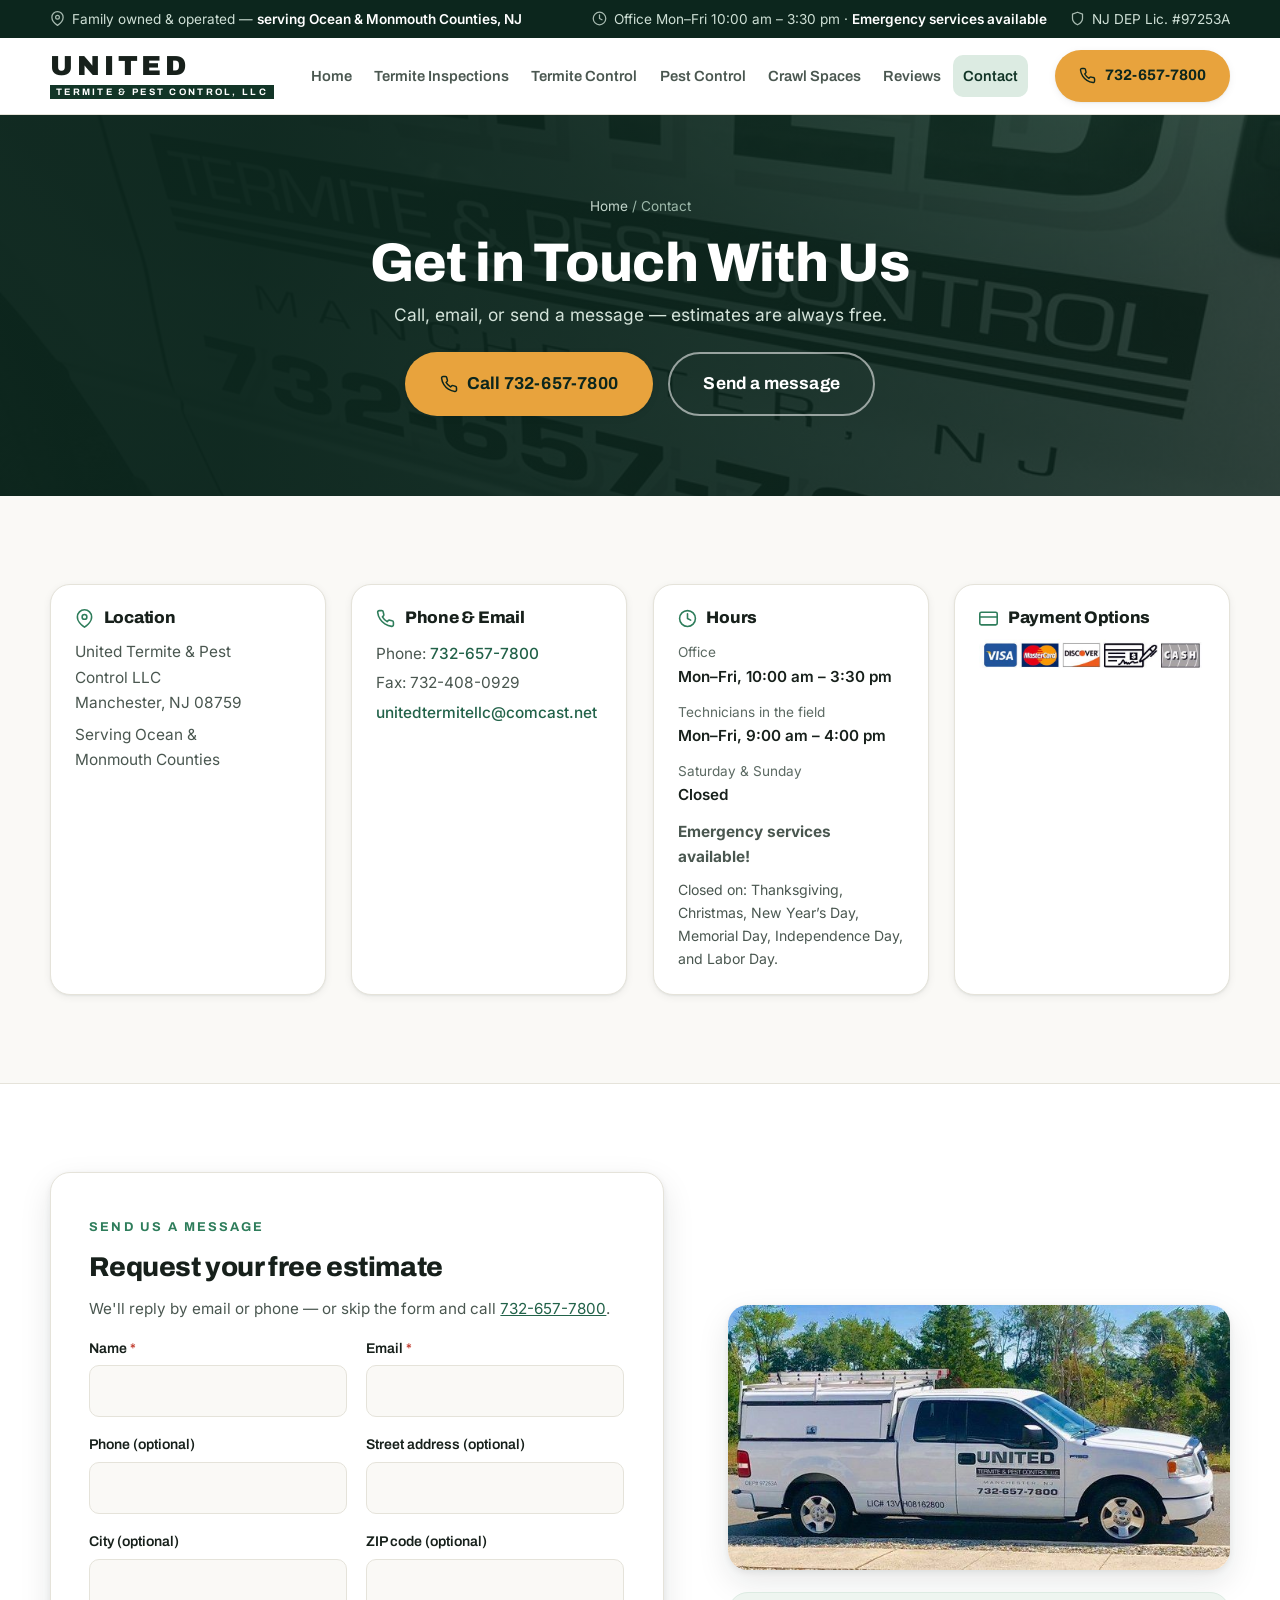
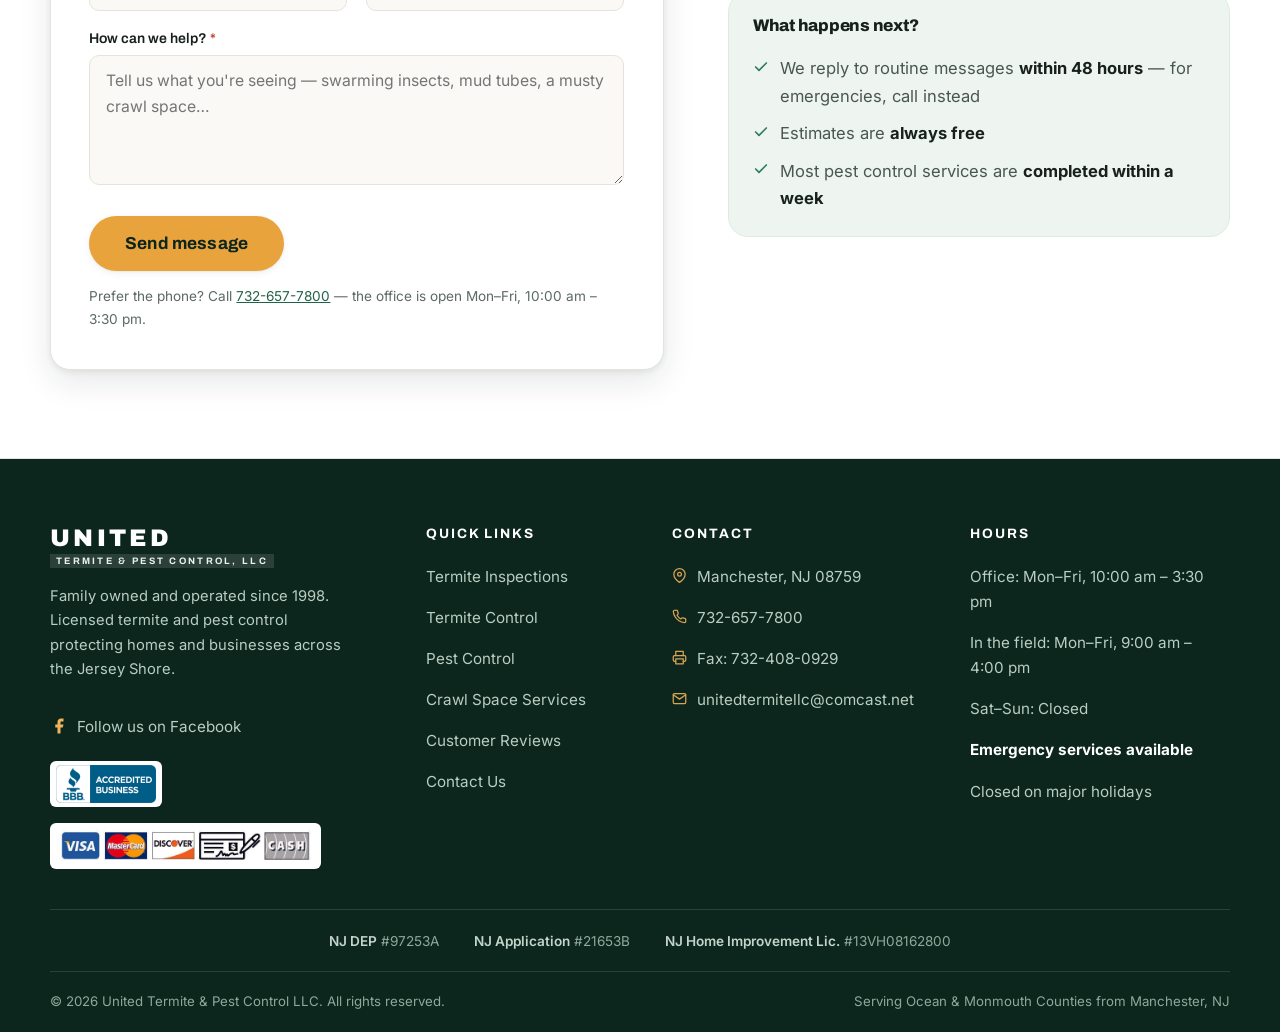
==== commit 2664b3b2: "Update hours: office 10:00-3:30, field crews 9:00-4:00 Replaces the old site's single "Mon-Fri 9:00 " ====
--- a/contact.html
+++ b/contact.html
@@ -35,8 +35,8 @@
       "openingHoursSpecification": [{
         "@type": "OpeningHoursSpecification",
         "dayOfWeek": ["Monday", "Tuesday", "Wednesday", "Thursday", "Friday"],
-        "opens": "09:00",
-        "closes": "16:30"
+        "opens": "10:00",
+        "closes": "15:30"
       }]
     }
   }
@@ -64,7 +64,7 @@
       <div class="topbar-right">
         <span class="topbar-item topbar-hours">
           <svg width="15" height="15" viewBox="0 0 24 24" fill="none" stroke="currentColor" stroke-width="2" stroke-linecap="round" stroke-linejoin="round" aria-hidden="true"><circle cx="12" cy="12" r="10"/><polyline points="12 6 12 12 16 14"/></svg>
-          <span>Mon–Fri 9:00 am – 4:30 pm · <strong>Emergency services available</strong></span>
+          <span>Office Mon–Fri 10:00 am – 3:30 pm · <strong>Emergency services available</strong></span>
         </span>
         <span class="topbar-item">
           <svg width="15" height="15" viewBox="0 0 24 24" fill="none" stroke="currentColor" stroke-width="2" stroke-linecap="round" stroke-linejoin="round" aria-hidden="true"><path d="M12 22s8-4 8-10V5l-8-3-8 3v7c0 6 8 10 8 10z"/></svg>
@@ -148,10 +148,11 @@
               <svg width="19" height="19" viewBox="0 0 24 24" fill="none" stroke="currentColor" stroke-width="2" stroke-linecap="round" stroke-linejoin="round" aria-hidden="true"><circle cx="12" cy="12" r="10"/><polyline points="12 6 12 12 16 14"/></svg>
               Hours
             </h3>
-            <table class="hours-table">
-              <tr><th scope="row">Mon–Fri</th><td>9:00 am – 4:30 pm</td></tr>
-              <tr><th scope="row">Sat–Sun</th><td>Closed</td></tr>
-            </table>
+            <ul class="hours-list">
+              <li><span>Office</span><strong>Mon–Fri, 10:00 am – 3:30 pm</strong></li>
+              <li><span>Technicians in the field</span><strong>Mon–Fri, 9:00 am – 4:00 pm</strong></li>
+              <li><span>Saturday &amp; Sunday</span><strong>Closed</strong></li>
+            </ul>
             <p style="margin:0.6rem 0 0"><strong>Emergency services available!</strong></p>
             <p style="margin:0.5rem 0 0; font-size:0.88rem">Closed on: Thanksgiving, Christmas, New Year’s Day, Memorial Day, Independence Day, and Labor Day.</p>
           </div>
@@ -210,7 +211,7 @@
               <button class="btn btn--primary btn--lg" type="submit">Send message</button>
             </div>
             <p class="form-status" role="status"></p>
-            <p class="form-note">Prefer the phone? Call <a href="tel:+17326577800">732-657-7800</a> — Mon–Fri, 9:00 am – 4:30 pm.</p>
+            <p class="form-note">Prefer the phone? Call <a href="tel:+17326577800">732-657-7800</a> — the office is open Mon–Fri, 10:00 am – 3:30 pm.</p>
             
           </form>
         </div>
@@ -284,7 +285,8 @@
         <div class="footer-col">
           <h3 class="footer-heading">Hours</h3>
           <ul>
-            <li><span>Mon–Fri: 9:00 am – 4:30 pm</span></li>
+            <li><span>Office: Mon–Fri, 10:00 am – 3:30 pm</span></li>
+            <li><span>In the field: Mon–Fri, 9:00 am – 4:00 pm</span></li>
             <li><span>Sat–Sun: Closed</span></li>
             <li><span><strong>Emergency services available</strong></span></li>
             <li><span>Closed on major holidays</span></li>
--- a/css/styles.css
+++ b/css/styles.css
@@ -967,10 +967,12 @@
 .info-card li { padding-block: 0.12rem; }
 .info-card a { text-decoration: none; font-weight: 500; }
 
-.hours-table { width: 100%; border-collapse: collapse; font-size: 0.96rem; color: var(--ink-soft); }
-.hours-table th, .hours-table td { padding: 0.3rem 0; }
-.hours-table th { font-weight: 400; text-align: left; }
-.hours-table td:last-child { text-align: right; font-weight: 600; color: var(--ink); }
+/* Label above value, so the longer entries ("Technicians in the field")
+   stay readable inside a narrow info card. */
+.hours-list { list-style: none; padding: 0; margin: 0; display: grid; gap: 0.5rem; }
+.hours-list li { display: flex; flex-direction: column; }
+.hours-list span { font-size: 0.85rem; color: var(--ink-faint); }
+.hours-list strong { font-size: 0.95rem; font-weight: 600; color: var(--ink); }
 
 /* Forms */
 .form-panel {
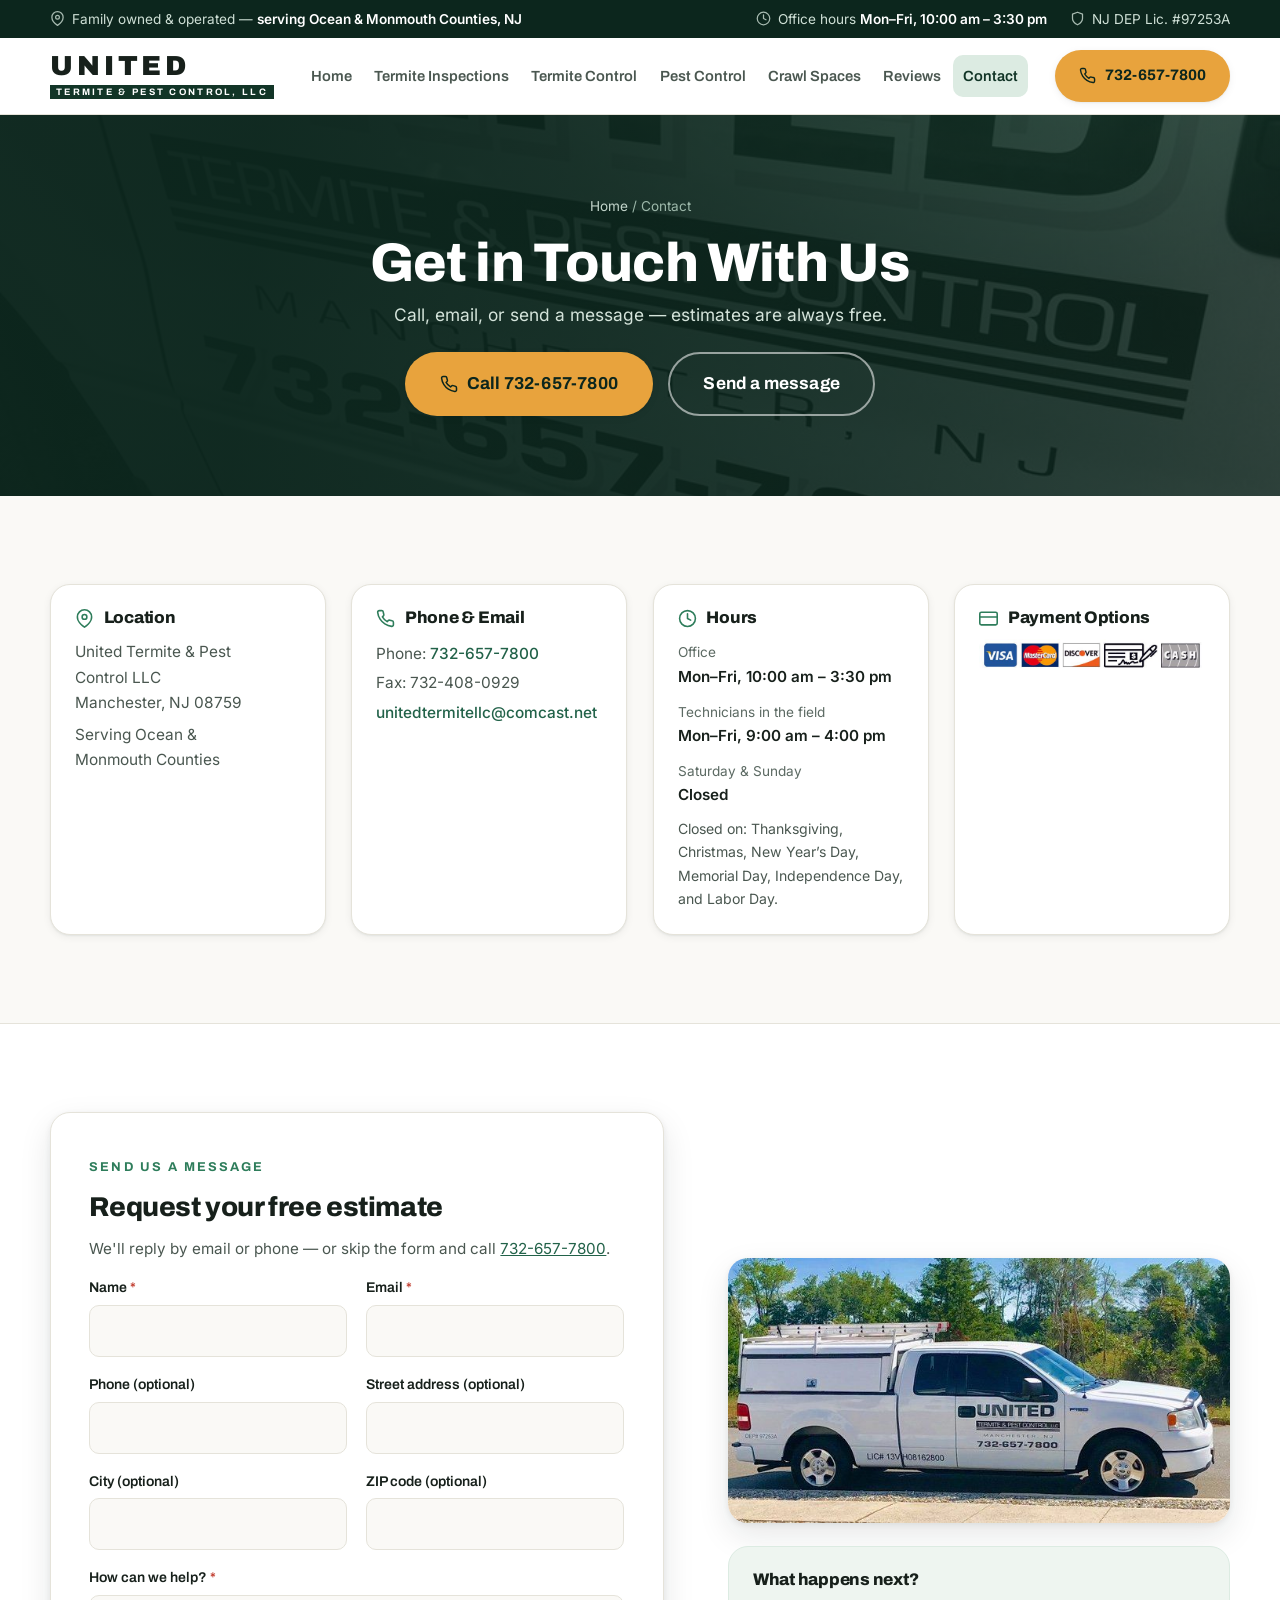
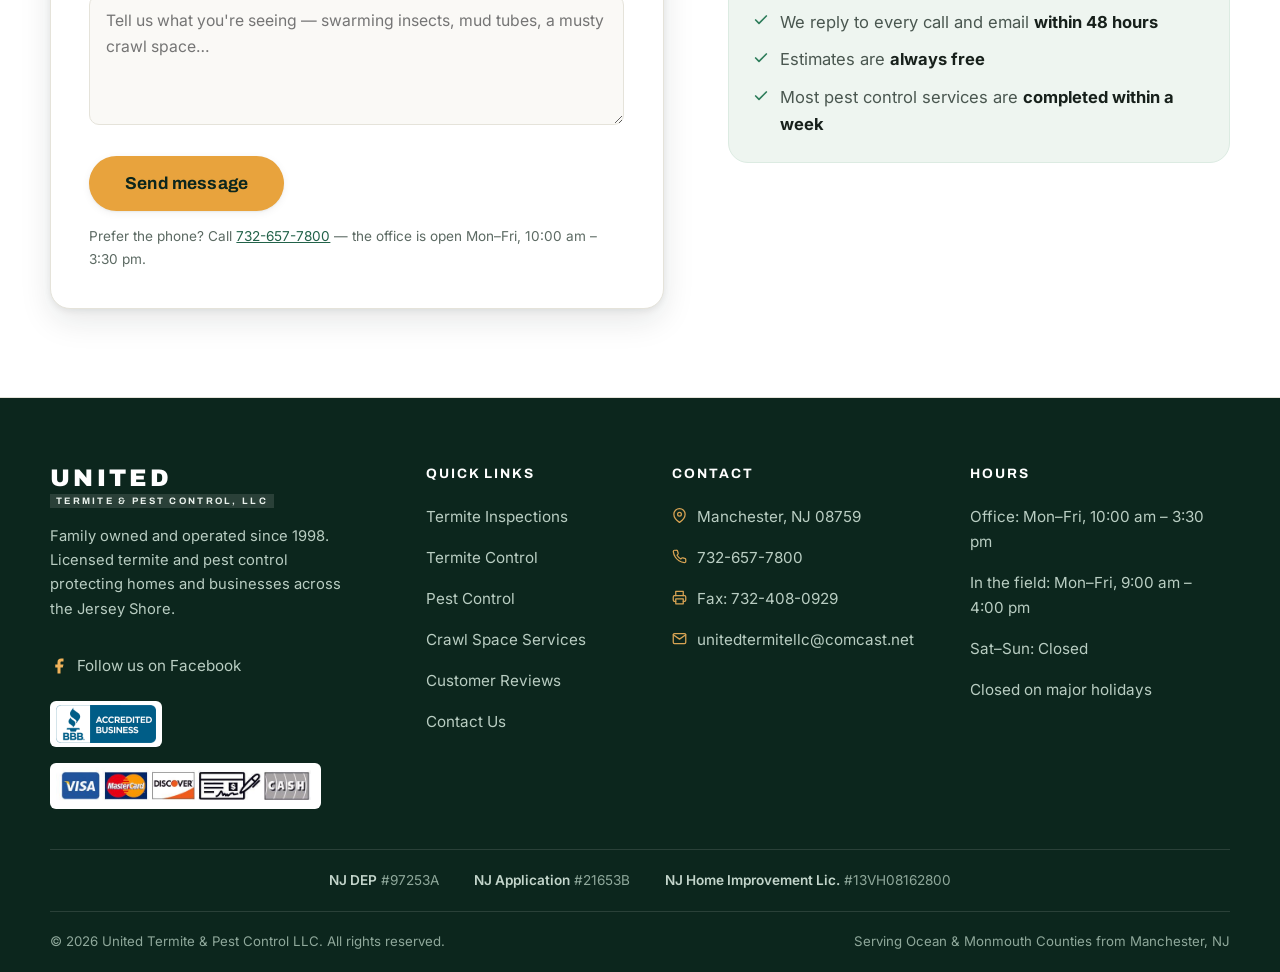
==== commit c4a8c997: "Remove emergency-service claim (business does not offer it) The old Hibu site advertised "Emergency " ====
--- a/contact.html
+++ b/contact.html
@@ -64,7 +64,7 @@
       <div class="topbar-right">
         <span class="topbar-item topbar-hours">
           <svg width="15" height="15" viewBox="0 0 24 24" fill="none" stroke="currentColor" stroke-width="2" stroke-linecap="round" stroke-linejoin="round" aria-hidden="true"><circle cx="12" cy="12" r="10"/><polyline points="12 6 12 12 16 14"/></svg>
-          <span>Office Mon–Fri 10:00 am – 3:30 pm · <strong>Emergency services available</strong></span>
+          <span>Office hours <strong>Mon–Fri, 10:00 am – 3:30 pm</strong></span>
         </span>
         <span class="topbar-item">
           <svg width="15" height="15" viewBox="0 0 24 24" fill="none" stroke="currentColor" stroke-width="2" stroke-linecap="round" stroke-linejoin="round" aria-hidden="true"><path d="M12 22s8-4 8-10V5l-8-3-8 3v7c0 6 8 10 8 10z"/></svg>
@@ -153,7 +153,6 @@
               <li><span>Technicians in the field</span><strong>Mon–Fri, 9:00 am – 4:00 pm</strong></li>
               <li><span>Saturday &amp; Sunday</span><strong>Closed</strong></li>
             </ul>
-            <p style="margin:0.6rem 0 0"><strong>Emergency services available!</strong></p>
             <p style="margin:0.5rem 0 0; font-size:0.88rem">Closed on: Thanksgiving, Christmas, New Year’s Day, Memorial Day, Independence Day, and Labor Day.</p>
           </div>
           <div class="info-card reveal">
@@ -222,7 +221,7 @@
           <div class="callout">
             <h3 style="font-size:1.05rem">What happens next?</h3>
             <ul class="checklist" style="margin-bottom:0">
-              <li><svg width="16" height="16" viewBox="0 0 24 24" fill="none" stroke="currentColor" stroke-width="2.5" stroke-linecap="round" stroke-linejoin="round" aria-hidden="true"><polyline points="20 6 9 17 4 12"/></svg><span>We reply to routine messages <strong>within 48 hours</strong> — for emergencies, call instead</span></li>
+              <li><svg width="16" height="16" viewBox="0 0 24 24" fill="none" stroke="currentColor" stroke-width="2.5" stroke-linecap="round" stroke-linejoin="round" aria-hidden="true"><polyline points="20 6 9 17 4 12"/></svg><span>We reply to every call and email <strong>within 48 hours</strong></span></li>
               <li><svg width="16" height="16" viewBox="0 0 24 24" fill="none" stroke="currentColor" stroke-width="2.5" stroke-linecap="round" stroke-linejoin="round" aria-hidden="true"><polyline points="20 6 9 17 4 12"/></svg><span>Estimates are <strong>always free</strong></span></li>
               <li><svg width="16" height="16" viewBox="0 0 24 24" fill="none" stroke="currentColor" stroke-width="2.5" stroke-linecap="round" stroke-linejoin="round" aria-hidden="true"><polyline points="20 6 9 17 4 12"/></svg><span>Most pest control services are <strong>completed within a week</strong></span></li>
             </ul>
@@ -288,7 +287,6 @@
             <li><span>Office: Mon–Fri, 10:00 am – 3:30 pm</span></li>
             <li><span>In the field: Mon–Fri, 9:00 am – 4:00 pm</span></li>
             <li><span>Sat–Sun: Closed</span></li>
-            <li><span><strong>Emergency services available</strong></span></li>
             <li><span>Closed on major holidays</span></li>
           </ul>
         </div>
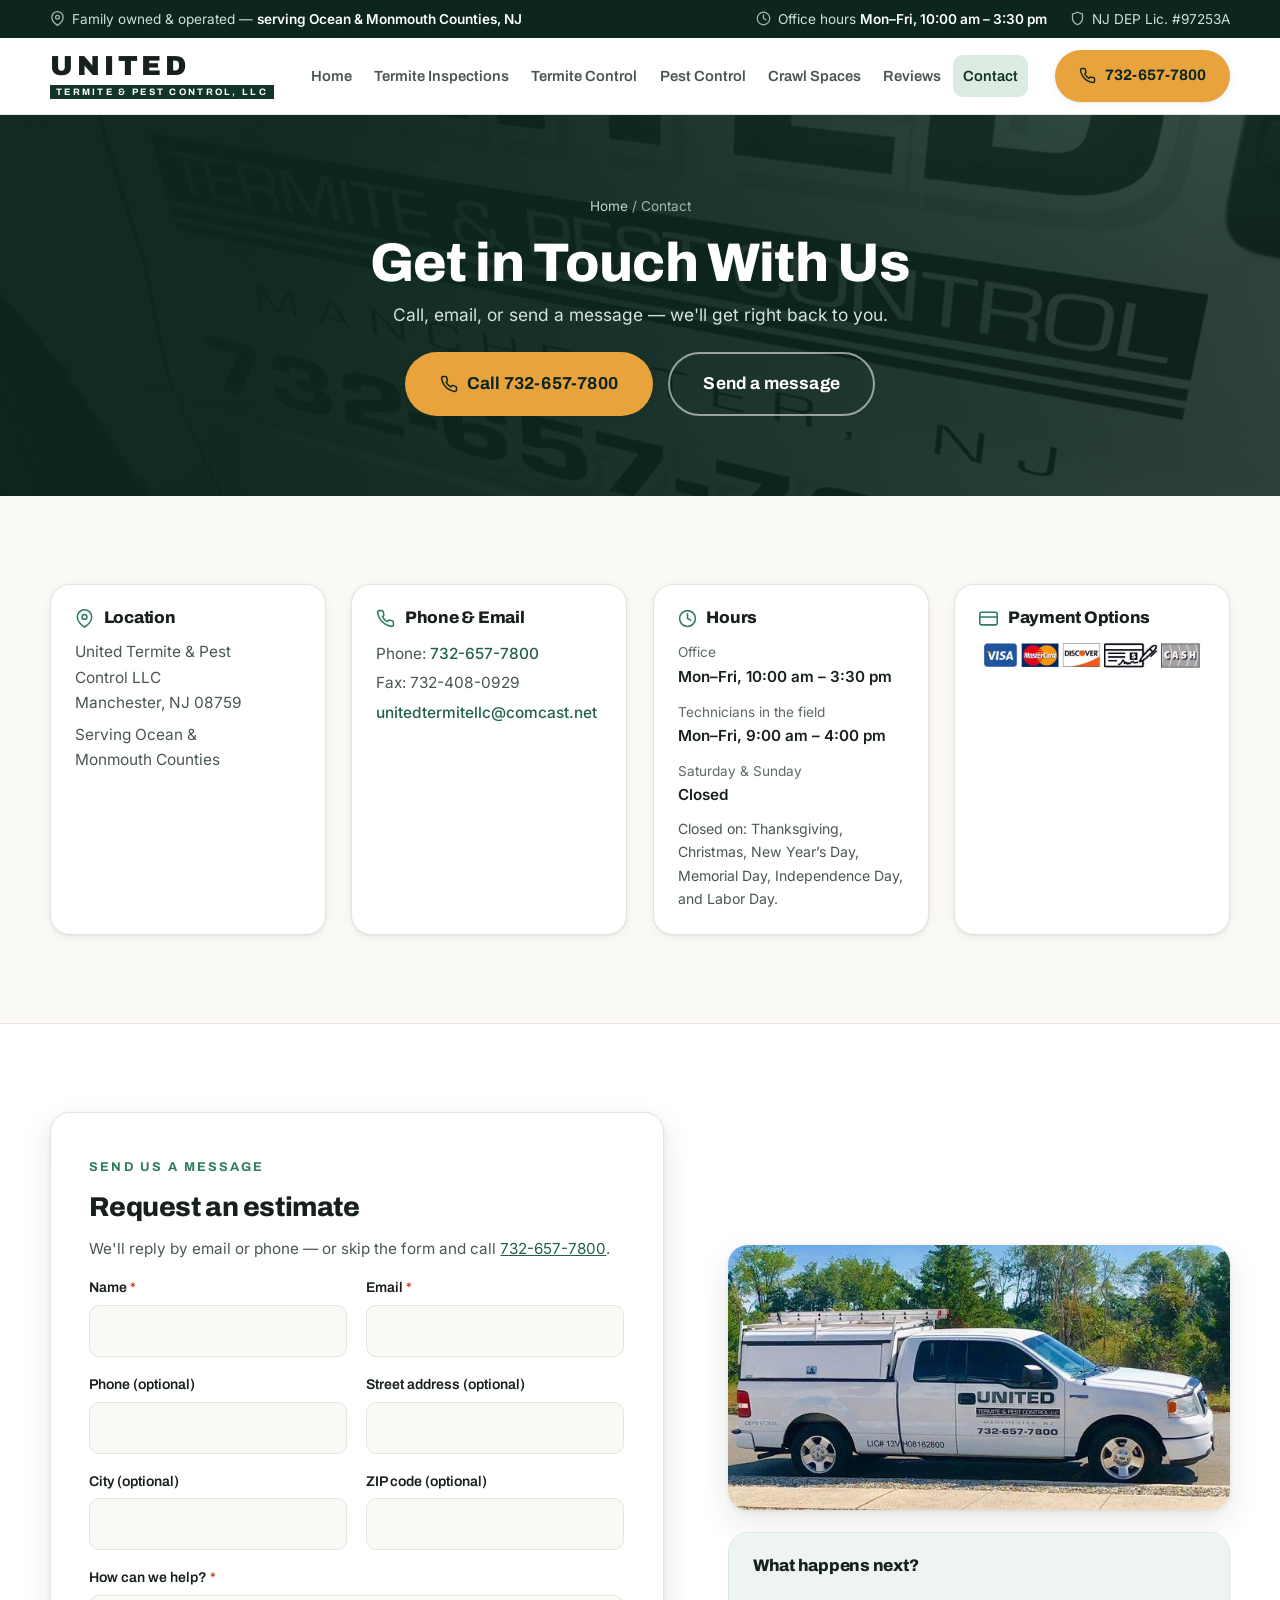
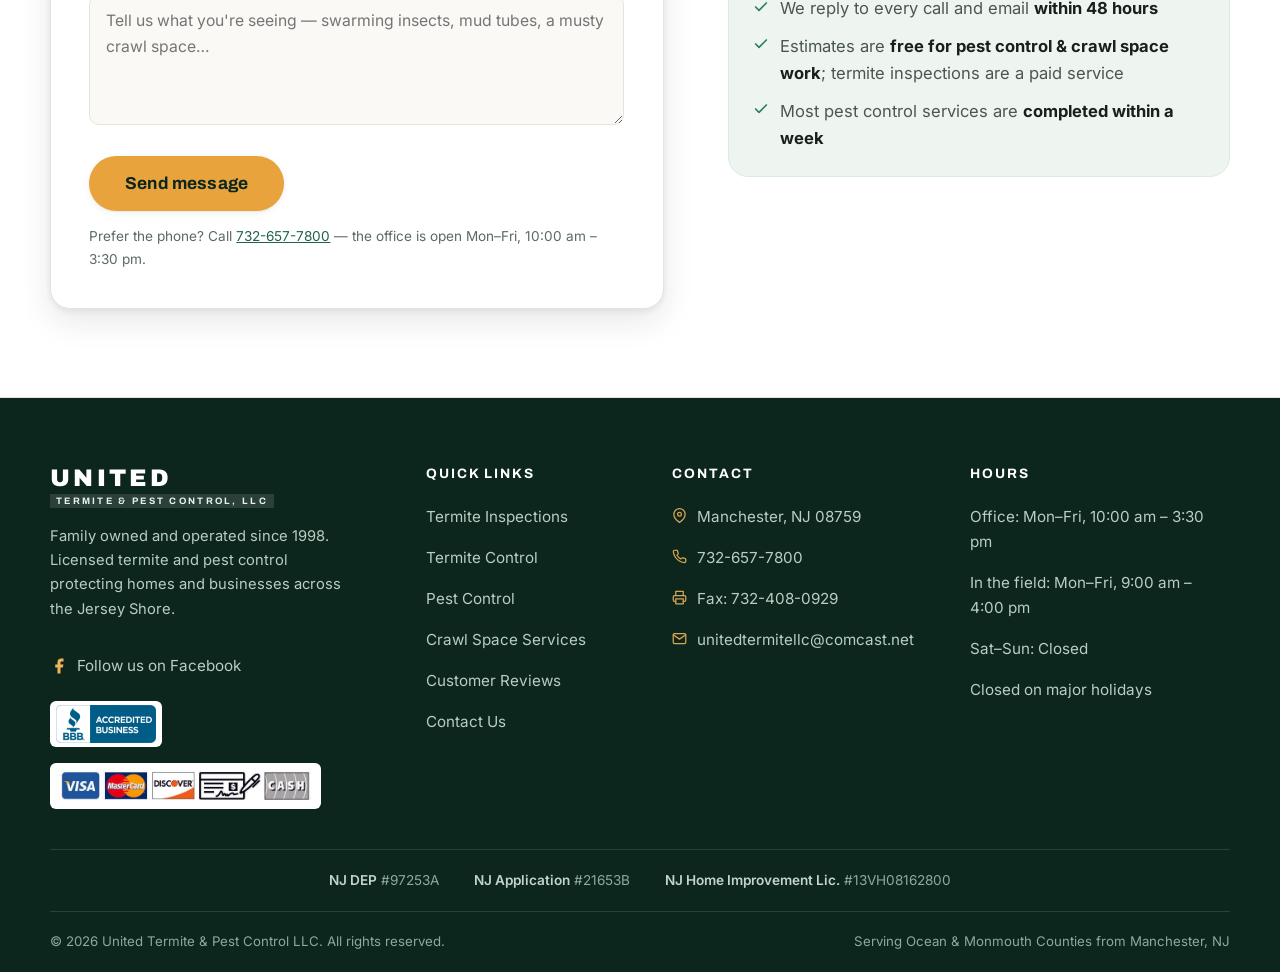
==== commit b13f4e6b: "Scope the free-estimate promise; state the termite inspection fee Callers were expecting a free term" ====
--- a/contact.html
+++ b/contact.html
@@ -6,11 +6,11 @@
   <meta name="theme-color" content="#0c261d">
   <meta name="twitter:card" content="summary_large_image">
   <title>Contact Us | Manchester, NJ | United Termite &amp; Pest Control LLC</title>
-  <meta name="description" content="Contact United Termite &amp; Pest Control LLC in Manchester, NJ. Call 732-657-7800 or send a message for a free estimate. Serving Ocean &amp; Monmouth Counties.">
+  <meta name="description" content="Contact United Termite &amp; Pest Control LLC in Manchester, NJ. Call 732-657-7800 or send a message. Serving Ocean &amp; Monmouth Counties.">
   <link rel="canonical" href="https://www.unitedtermitenj.net/contact.html">
   <meta property="og:type" content="website">
   <meta property="og:title" content="Contact | United Termite &amp; Pest Control LLC">
-  <meta property="og:description" content="Free estimates — call 732-657-7800 or send us a message.">
+  <meta property="og:description" content="Call 732-657-7800 or send us a message.">
   <meta property="og:image" content="https://www.unitedtermitenj.net/images/og-card.jpg">
   <meta property="og:url" content="https://www.unitedtermitenj.net/contact.html">
   <link rel="icon" type="image/svg+xml" href="favicon.svg">
@@ -109,7 +109,7 @@
       <div class="container">
         <nav class="breadcrumbs" aria-label="Breadcrumb"><a href="index.html">Home</a> / Contact</nav>
         <h1>Get in Touch With Us</h1>
-        <p class="page-hero-sub">Call, email, or send a message — estimates are always free.</p>
+        <p class="page-hero-sub">Call, email, or send a message — we'll get right back to you.</p>
         <div class="hero-ctas">
           <a class="btn btn--primary btn--lg" href="tel:+17326577800">
             <svg width="18" height="18" viewBox="0 0 24 24" fill="none" stroke="currentColor" stroke-width="2" stroke-linecap="round" stroke-linejoin="round" aria-hidden="true"><path d="M22 16.92v3a2 2 0 0 1-2.18 2 19.79 19.79 0 0 1-8.63-3.07 19.5 19.5 0 0 1-6-6 19.79 19.79 0 0 1-3.07-8.67A2 2 0 0 1 4.11 2h3a2 2 0 0 1 2 1.72 12.84 12.84 0 0 0 .7 2.81 2 2 0 0 1-.45 2.11L8.09 9.91a16 16 0 0 0 6 6l1.27-1.27a2 2 0 0 1 2.11-.45 12.84 12.84 0 0 0 2.81.7A2 2 0 0 1 22 16.92z"/></svg>
@@ -171,7 +171,7 @@
       <div class="container split">
         <div class="form-panel reveal">
           <span class="kicker">Send us a message</span>
-          <h2 style="font-size:1.7rem">Request your free estimate</h2>
+          <h2 style="font-size:1.7rem">Request an estimate</h2>
           <p style="color:var(--ink-soft); font-size:0.95rem">We'll reply by email or phone — or skip the form and call <a href="tel:+17326577800">732-657-7800</a>.</p>
           <form name="estimate" method="POST" data-netlify="true" netlify-honeypot="company-website" action="/thank-you.html">
             <input type="hidden" name="form-name" value="estimate">
@@ -222,7 +222,7 @@
             <h3 style="font-size:1.05rem">What happens next?</h3>
             <ul class="checklist" style="margin-bottom:0">
               <li><svg width="16" height="16" viewBox="0 0 24 24" fill="none" stroke="currentColor" stroke-width="2.5" stroke-linecap="round" stroke-linejoin="round" aria-hidden="true"><polyline points="20 6 9 17 4 12"/></svg><span>We reply to every call and email <strong>within 48 hours</strong></span></li>
-              <li><svg width="16" height="16" viewBox="0 0 24 24" fill="none" stroke="currentColor" stroke-width="2.5" stroke-linecap="round" stroke-linejoin="round" aria-hidden="true"><polyline points="20 6 9 17 4 12"/></svg><span>Estimates are <strong>always free</strong></span></li>
+              <li><svg width="16" height="16" viewBox="0 0 24 24" fill="none" stroke="currentColor" stroke-width="2.5" stroke-linecap="round" stroke-linejoin="round" aria-hidden="true"><polyline points="20 6 9 17 4 12"/></svg><span>Estimates are <strong>free for pest control &amp; crawl space work</strong>; termite inspections are a paid service</span></li>
               <li><svg width="16" height="16" viewBox="0 0 24 24" fill="none" stroke="currentColor" stroke-width="2.5" stroke-linecap="round" stroke-linejoin="round" aria-hidden="true"><polyline points="20 6 9 17 4 12"/></svg><span>Most pest control services are <strong>completed within a week</strong></span></li>
             </ul>
           </div>
--- a/css/styles.css
+++ b/css/styles.css
@@ -258,14 +258,28 @@
 .topbar-item svg { flex: none; opacity: 0.8; }
 .topbar-right { display: flex; gap: 1.4rem; flex-wrap: wrap; }
 
-@media (max-width: 720px) {
-  .topbar-right .topbar-hours { display: none; }
-}
-@media (max-width: 560px) {
+/* The utility bar stays exactly one line at every width. Each threshold is
+   the measured width the remaining items need plus headroom — items are
+   477px (tagline + service area), 295px (hours), 160px (licence), with
+   16px/22.4px gaps, inside a container of min(1180px, viewport - 40px).
+   Everything dropped here still appears in the footer on every page. */
+@media (max-width: 1029px) {
+  /* 970px of content no longer fits: drop the licence chip. */
+  .topbar-right .topbar-item:not(.topbar-hours) { display: none; }
+}
+@media (max-width: 859px) {
+  /* 788px no longer fits: drop the "Family owned & operated" lead-in. */
+  .topbar-lede { display: none; }
+}
+@media (max-width: 679px) {
+  /* 603px no longer fits: drop the hours, keeping the service area. */
   .topbar-right { display: none; }
-  /* Keep the utility bar to a single line on phones: the service
-     area is the useful half, and 'family owned' repeats in the footer. */
-  .topbar-lede { display: none; }
+}
+@media (max-width: 400px) {
+  /* Smallest phones: shed the pin icon and tighten the type so the
+     service-area line still holds one row. */
+  .topbar { font-size: 0.8rem; }
+  .topbar-item > svg { display: none; }
 }
 
 /* --------------------------------------------------------------------------
